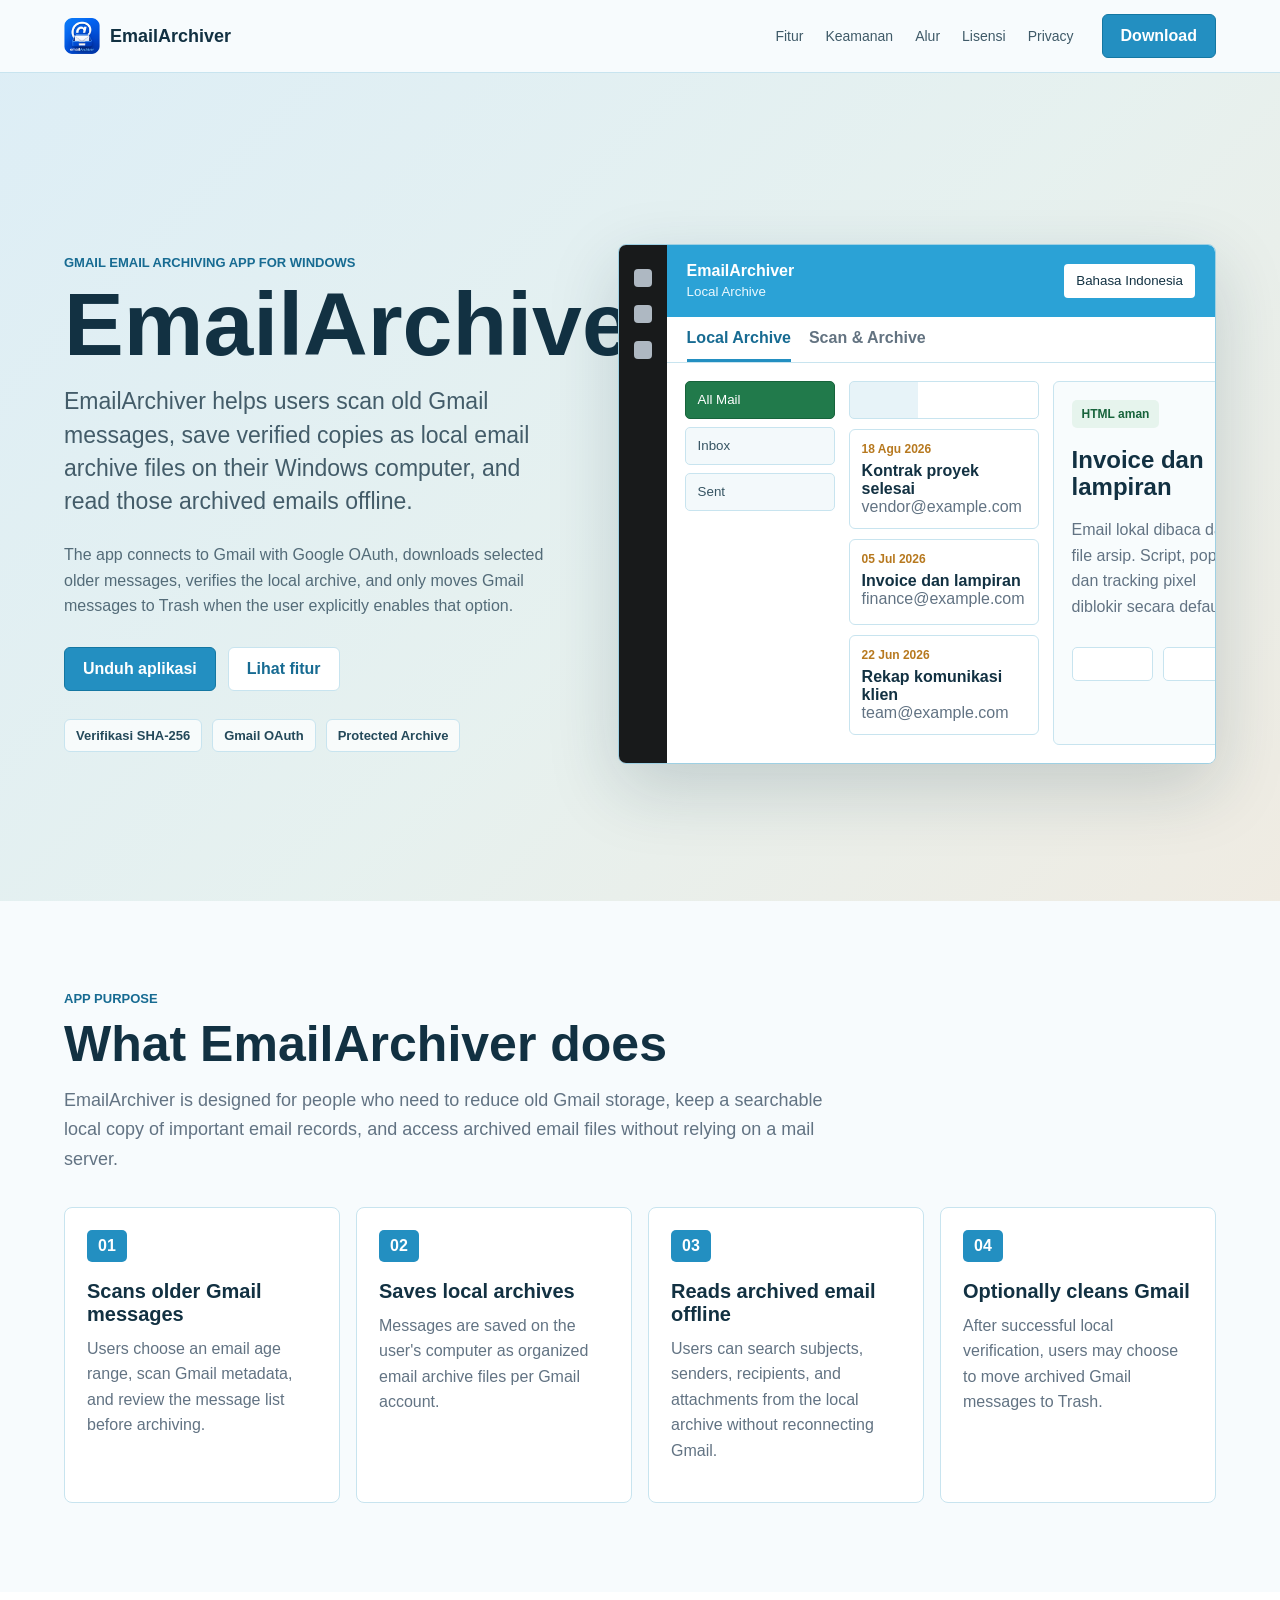
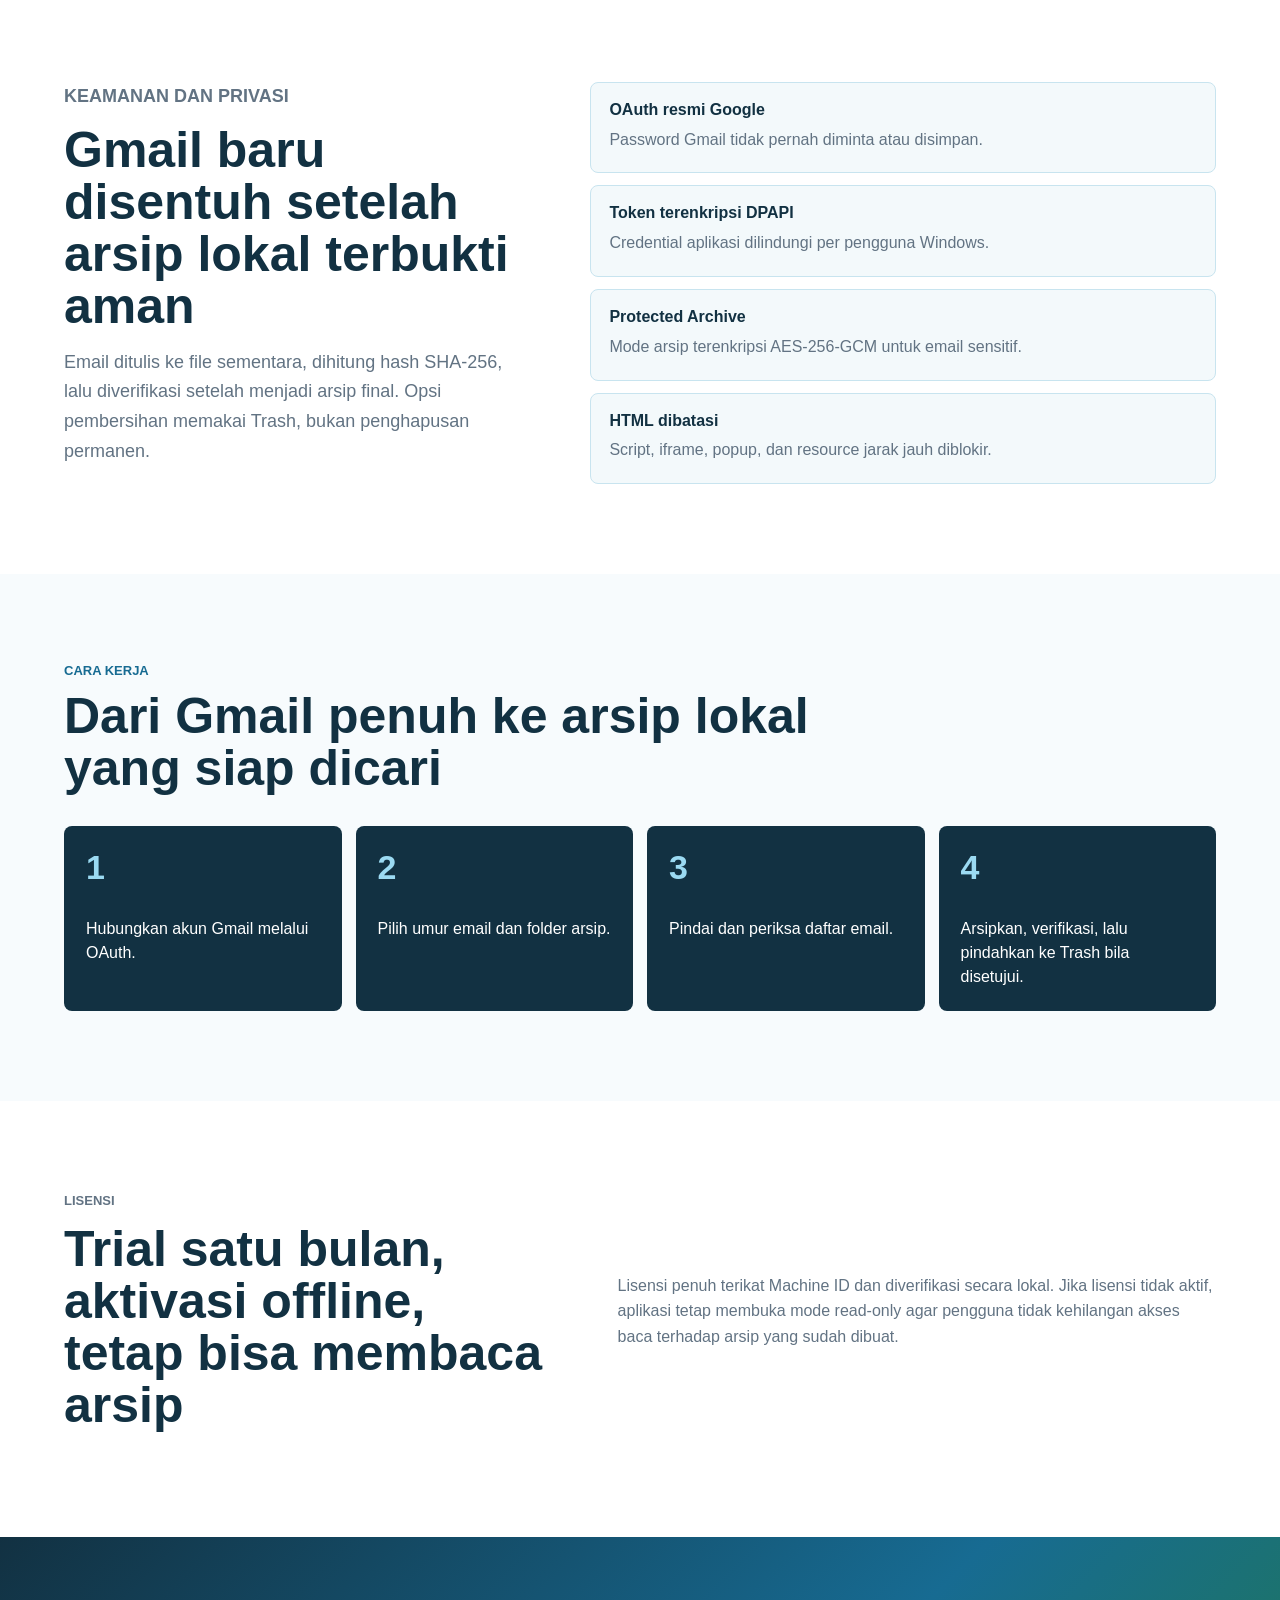
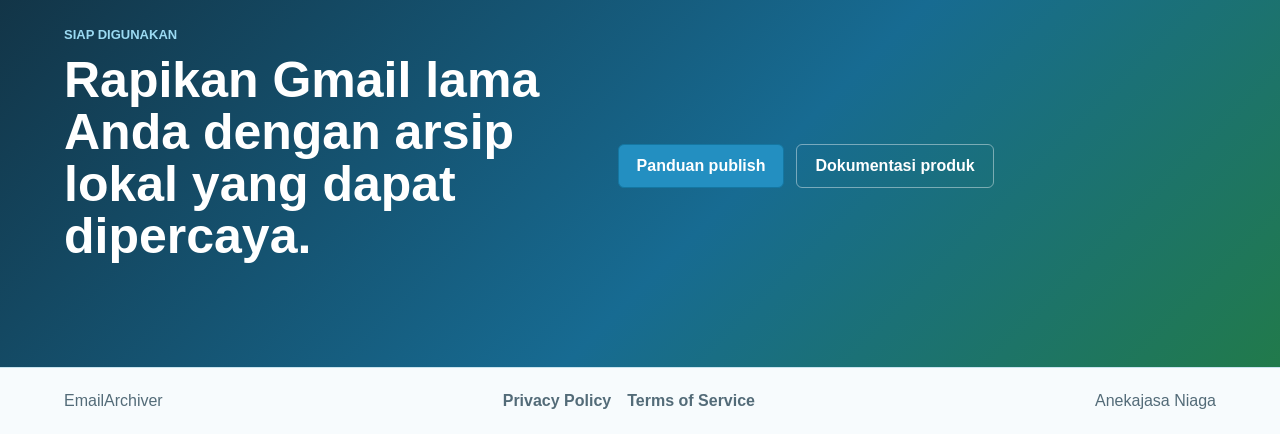
==== public/index.html @ 08f9ff79 "issue solving" ====
<!doctype html>
<html lang="id">
<head>
  <meta charset="utf-8">
  <meta name="viewport" content="width=device-width, initial-scale=1">
  <title>EmailArchiver - Gmail Email Archiving App for Windows</title>
  <meta name="description" content="EmailArchiver is a Windows desktop app that helps users scan old Gmail messages, save verified local email archives, and read archived emails offline.">
  <link rel="stylesheet" href="styles.css">
</head>
<body>
  <header class="site-header">
    <a class="brand" href="#top" aria-label="EmailArchiver">
      <img src="logo.png" alt="" class="brand-logo">
      <span>EmailArchiver</span>
    </a>
    <nav class="nav-links" aria-label="Navigasi utama">
      <a href="#fitur">Fitur</a>
      <a href="#keamanan">Keamanan</a>
      <a href="#alur">Alur</a>
      <a href="#lisensi">Lisensi</a>
      <a href="privacy-policy.html">Privacy</a>
    </nav>
    <a class="header-action" href="#download">Download</a>
  </header>

  <main id="top">
    <section class="hero-section">
      <div class="hero-copy">
        <p class="eyebrow">Gmail email archiving app for Windows</p>
        <h1>EmailArchiver</h1>
        <p class="hero-lead">EmailArchiver helps users scan old Gmail messages, save verified copies as local email archive files on their Windows computer, and read those archived emails offline.</p>
        <p class="hero-purpose">The app connects to Gmail with Google OAuth, downloads selected older messages, verifies the local archive, and only moves Gmail messages to Trash when the user explicitly enables that option.</p>
        <div class="hero-actions">
          <a class="primary-button" href="#download">Unduh aplikasi</a>
          <a class="secondary-button" href="#fitur">Lihat fitur</a>
        </div>
        <div class="trust-row" aria-label="Keunggulan utama">
          <span>Verifikasi SHA-256</span>
          <span>Gmail OAuth</span>
          <span>Protected Archive</span>
        </div>
      </div>

      <div class="app-preview" aria-label="Pratinjau aplikasi EmailArchiver">
        <div class="preview-sidebar">
          <span></span>
          <span></span>
          <span></span>
        </div>
        <div class="preview-window">
          <div class="preview-topbar">
            <div>
              <strong>EmailArchiver</strong>
              <small>Local Archive</small>
            </div>
            <button type="button">Bahasa Indonesia</button>
          </div>
          <div class="preview-tabs">
            <span class="active">Local Archive</span>
            <span>Scan &amp; Archive</span>
          </div>
          <div class="preview-content">
            <aside>
              <button class="selected" type="button">All Mail</button>
              <button type="button">Inbox</button>
              <button type="button">Sent</button>
            </aside>
            <div class="mail-list">
              <div class="search-line"></div>
              <article>
                <span class="date">18 Agu 2026</span>
                <strong>Kontrak proyek selesai</strong>
                <p>vendor@example.com</p>
              </article>
              <article>
                <span class="date">05 Jul 2026</span>
                <strong>Invoice dan lampiran</strong>
                <p>finance@example.com</p>
              </article>
              <article>
                <span class="date">22 Jun 2026</span>
                <strong>Rekap komunikasi klien</strong>
                <p>team@example.com</p>
              </article>
            </div>
            <section class="reader-pane">
              <span class="reader-chip">HTML aman</span>
              <h2>Invoice dan lampiran</h2>
              <p>Email lokal dibaca dari file arsip. Script, popup, dan tracking pixel diblokir secara default.</p>
              <div class="attachment-row">
                <span></span>
                <span></span>
              </div>
            </section>
          </div>
        </div>
      </div>
    </section>

    <section id="fitur" class="section feature-section">
      <div class="section-heading">
        <p class="eyebrow">App purpose</p>
        <h2>What EmailArchiver does</h2>
        <p class="section-intro">EmailArchiver is designed for people who need to reduce old Gmail storage, keep a searchable local copy of important email records, and access archived email files without relying on a mail server.</p>
      </div>
      <div class="feature-grid">
        <article>
          <span class="icon">01</span>
          <h3>Scans older Gmail messages</h3>
          <p>Users choose an email age range, scan Gmail metadata, and review the message list before archiving.</p>
        </article>
        <article>
          <span class="icon">02</span>
          <h3>Saves local archives</h3>
          <p>Messages are saved on the user's computer as organized email archive files per Gmail account.</p>
        </article>
        <article>
          <span class="icon">03</span>
          <h3>Reads archived email offline</h3>
          <p>Users can search subjects, senders, recipients, and attachments from the local archive without reconnecting Gmail.</p>
        </article>
        <article>
          <span class="icon">04</span>
          <h3>Optionally cleans Gmail</h3>
          <p>After successful local verification, users may choose to move archived Gmail messages to Trash.</p>
        </article>
      </div>
    </section>

    <section id="keamanan" class="section security-section">
      <div class="security-copy">
        <p class="eyebrow">Keamanan dan privasi</p>
        <h2>Gmail baru disentuh setelah arsip lokal terbukti aman</h2>
        <p>Email ditulis ke file sementara, dihitung hash SHA-256, lalu diverifikasi setelah menjadi arsip final. Opsi pembersihan memakai Trash, bukan penghapusan permanen.</p>
      </div>
      <div class="security-list">
        <div><strong>OAuth resmi Google</strong><span>Password Gmail tidak pernah diminta atau disimpan.</span></div>
        <div><strong>Token terenkripsi DPAPI</strong><span>Credential aplikasi dilindungi per pengguna Windows.</span></div>
        <div><strong>Protected Archive</strong><span>Mode arsip terenkripsi AES-256-GCM untuk email sensitif.</span></div>
        <div><strong>HTML dibatasi</strong><span>Script, iframe, popup, dan resource jarak jauh diblokir.</span></div>
      </div>
    </section>

    <section id="alur" class="section workflow-section">
      <div class="section-heading">
        <p class="eyebrow">Cara kerja</p>
        <h2>Dari Gmail penuh ke arsip lokal yang siap dicari</h2>
      </div>
      <div class="workflow">
        <div><span>1</span><p>Hubungkan akun Gmail melalui OAuth.</p></div>
        <div><span>2</span><p>Pilih umur email dan folder arsip.</p></div>
        <div><span>3</span><p>Pindai dan periksa daftar email.</p></div>
        <div><span>4</span><p>Arsipkan, verifikasi, lalu pindahkan ke Trash bila disetujui.</p></div>
      </div>
    </section>

    <section id="lisensi" class="section license-section">
      <div>
        <p class="eyebrow">Lisensi</p>
        <h2>Trial satu bulan, aktivasi offline, tetap bisa membaca arsip</h2>
      </div>
      <p>Lisensi penuh terikat Machine ID dan diverifikasi secara lokal. Jika lisensi tidak aktif, aplikasi tetap membuka mode read-only agar pengguna tidak kehilangan akses baca terhadap arsip yang sudah dibuat.</p>
    </section>

    <section id="download" class="download-section">
      <div>
        <p class="eyebrow">Siap digunakan</p>
        <h2>Rapikan Gmail lama Anda dengan arsip lokal yang dapat dipercaya.</h2>
      </div>
      <div class="download-actions">
        <a class="primary-button" href="../docs/CARA_PUBLISH.md">Panduan publish</a>
        <a class="secondary-button" href="../README.md">Dokumentasi produk</a>
      </div>
    </section>
  </main>

  <footer class="site-footer">
    <span>EmailArchiver</span>
    <nav aria-label="Dokumen legal">
      <a href="privacy-policy.html">Privacy Policy</a>
      <a href="terms-of-service.html">Terms of Service</a>
    </nav>
    <span>Anekajasa Niaga</span>
  </footer>
</body>
</html>
---- public/styles.css ----
:root {
  --ink: #123142;
  --muted: #627383;
  --line: #c8e4ef;
  --surface: #ffffff;
  --soft: #f3f9fb;
  --blue: #238fc1;
  --blue-dark: #176b92;
  --green: #217a4b;
  --gold: #b7791f;
  --charcoal: #181a1b;
}

* {
  box-sizing: border-box;
}

html {
  scroll-behavior: smooth;
}

body {
  margin: 0;
  font-family: "Segoe UI Variable Text", "Segoe UI", Arial, sans-serif;
  color: var(--ink);
  background: #f7fbfd;
}

a {
  color: inherit;
  text-decoration: none;
}

.site-header {
  position: sticky;
  top: 0;
  z-index: 10;
  display: flex;
  align-items: center;
  gap: 28px;
  min-height: 72px;
  padding: 14px clamp(20px, 5vw, 72px);
  background: rgba(247, 251, 253, 0.92);
  border-bottom: 1px solid var(--line);
  backdrop-filter: blur(16px);
}

.brand {
  display: inline-flex;
  align-items: center;
  gap: 10px;
  font-size: 18px;
  font-weight: 700;
  margin-right: auto;
}

.brand-logo {
  width: 36px;
  height: 36px;
  object-fit: contain;
}

.nav-links {
  display: flex;
  align-items: center;
  gap: 22px;
  color: #3f5a68;
  font-size: 14px;
}

.header-action,
.primary-button,
.secondary-button {
  display: inline-flex;
  align-items: center;
  justify-content: center;
  min-height: 44px;
  padding: 0 18px;
  border: 1px solid transparent;
  border-radius: 6px;
  font-weight: 700;
  white-space: nowrap;
}

.header-action,
.primary-button {
  color: #ffffff;
  background: var(--blue);
  border-color: #1477a2;
}

.secondary-button {
  color: var(--blue-dark);
  background: #ffffff;
  border-color: var(--line);
}

.hero-section {
  display: grid;
  grid-template-columns: minmax(0, 0.9fr) minmax(520px, 1.1fr);
  gap: clamp(32px, 5vw, 76px);
  align-items: center;
  min-height: calc(100vh - 72px);
  padding: clamp(44px, 7vw, 92px) clamp(20px, 5vw, 72px) 56px;
  background:
    linear-gradient(135deg, rgba(35, 143, 193, 0.12), rgba(33, 122, 75, 0.08) 54%, rgba(183, 121, 31, 0.12)),
    #f7fbfd;
}

.eyebrow {
  margin: 0 0 12px;
  color: var(--blue-dark);
  font-size: 13px;
  font-weight: 800;
  letter-spacing: 0;
  text-transform: uppercase;
}

h1,
h2,
h3,
p {
  margin-top: 0;
}

h1 {
  margin-bottom: 18px;
  font-size: clamp(52px, 7vw, 92px);
  line-height: 0.95;
  letter-spacing: 0;
}

h2 {
  margin-bottom: 16px;
  font-size: clamp(30px, 4vw, 50px);
  line-height: 1.04;
  letter-spacing: 0;
}

h3 {
  margin-bottom: 10px;
  font-size: 20px;
}

.hero-lead {
  max-width: 600px;
  color: #435c69;
  font-size: clamp(18px, 2vw, 23px);
  line-height: 1.45;
}

.hero-purpose {
  max-width: 620px;
  margin-top: 14px;
  color: #536b78;
  font-size: 16px;
  line-height: 1.62;
}

.hero-actions,
.download-actions {
  display: flex;
  flex-wrap: wrap;
  gap: 12px;
  margin-top: 28px;
}

.trust-row {
  display: flex;
  flex-wrap: wrap;
  gap: 10px;
  margin-top: 28px;
}

.trust-row span {
  padding: 8px 11px;
  color: #24495a;
  background: rgba(255, 255, 255, 0.72);
  border: 1px solid var(--line);
  border-radius: 6px;
  font-size: 13px;
  font-weight: 700;
}

.app-preview {
  display: grid;
  grid-template-columns: 48px minmax(0, 1fr);
  min-height: 520px;
  overflow: hidden;
  background: var(--surface);
  border: 1px solid #9ed0e3;
  border-radius: 8px;
  box-shadow: 0 24px 70px rgba(18, 49, 66, 0.18);
}

.preview-sidebar {
  display: flex;
  flex-direction: column;
  gap: 18px;
  align-items: center;
  padding-top: 24px;
  background: var(--charcoal);
}

.preview-sidebar span {
  width: 18px;
  height: 18px;
  border-radius: 4px;
  background: #aeb8c2;
}

.preview-window {
  min-width: 0;
  background: #ffffff;
}

.preview-topbar {
  display: flex;
  align-items: center;
  justify-content: space-between;
  gap: 12px;
  min-height: 72px;
  padding: 16px 20px;
  color: #ffffff;
  background: #2ba2d6;
}

.preview-topbar strong,
.preview-topbar small {
  display: block;
}

.preview-topbar small {
  margin-top: 4px;
  color: #eaf8fe;
}

.preview-topbar button {
  min-height: 34px;
  padding: 0 12px;
  color: var(--ink);
  background: #ffffff;
  border: 0;
  border-radius: 4px;
}

.preview-tabs {
  display: flex;
  gap: 18px;
  padding: 12px 20px 0;
  border-bottom: 1px solid var(--line);
}

.preview-tabs span {
  padding-bottom: 12px;
  color: #637381;
  font-weight: 700;
}

.preview-tabs .active {
  color: var(--blue-dark);
  border-bottom: 3px solid var(--blue);
}

.preview-content {
  display: grid;
  grid-template-columns: 150px minmax(190px, 0.95fr) minmax(210px, 1.05fr);
  gap: 14px;
  padding: 18px;
}

.preview-content aside {
  display: flex;
  flex-direction: column;
  gap: 8px;
}

.preview-content aside button {
  min-height: 38px;
  padding: 0 12px;
  text-align: left;
  color: #365462;
  background: #f3f9fb;
  border: 1px solid var(--line);
  border-radius: 5px;
}

.preview-content aside .selected {
  color: #ffffff;
  background: var(--green);
  border-color: #17633b;
}

.search-line {
  height: 38px;
  margin-bottom: 10px;
  border: 1px solid var(--line);
  border-radius: 5px;
  background: linear-gradient(90deg, #e7f3f8 36%, #ffffff 36%);
}

.mail-list article {
  min-height: 86px;
  padding: 12px;
  border: 1px solid var(--line);
  border-radius: 6px;
  margin-bottom: 10px;
  background: #ffffff;
}

.mail-list strong,
.mail-list p,
.date {
  display: block;
}

.mail-list p {
  margin-bottom: 0;
  color: var(--muted);
}

.date {
  margin-bottom: 6px;
  color: var(--gold);
  font-size: 12px;
  font-weight: 700;
}

.reader-pane {
  min-height: 330px;
  padding: 18px;
  background: #f8fcfd;
  border: 1px solid var(--line);
  border-radius: 6px;
}

.reader-chip {
  display: inline-flex;
  margin-bottom: 18px;
  padding: 7px 10px;
  color: #17633b;
  background: #e6f4ed;
  border-radius: 5px;
  font-size: 12px;
  font-weight: 800;
}

.reader-pane h2 {
  font-size: 24px;
  line-height: 1.15;
}

.reader-pane p {
  color: var(--muted);
  line-height: 1.6;
}

.attachment-row {
  display: flex;
  gap: 10px;
  margin-top: 28px;
}

.attachment-row span {
  width: 86px;
  height: 34px;
  background: #ffffff;
  border: 1px solid var(--line);
  border-radius: 5px;
}

.section,
.download-section,
.site-footer {
  padding: clamp(48px, 7vw, 92px) clamp(20px, 5vw, 72px);
}

.section-heading {
  max-width: 780px;
  margin-bottom: 32px;
}

.section-intro {
  color: var(--muted);
  font-size: 18px;
  line-height: 1.65;
}

.feature-grid {
  display: grid;
  grid-template-columns: repeat(4, minmax(0, 1fr));
  gap: 16px;
}

.feature-grid article {
  padding: 22px;
  background: #ffffff;
  border: 1px solid var(--line);
  border-radius: 8px;
}

.feature-grid p,
.license-section p {
  color: var(--muted);
  line-height: 1.6;
}

.icon {
  display: inline-flex;
  align-items: center;
  justify-content: center;
  width: 40px;
  height: 32px;
  margin-bottom: 18px;
  color: #ffffff;
  background: var(--blue);
  border-radius: 5px;
  font-weight: 800;
}

.security-section {
  display: grid;
  grid-template-columns: minmax(0, 0.85fr) minmax(320px, 1.15fr);
  gap: clamp(28px, 5vw, 72px);
  background: #ffffff;
}

.security-copy p {
  color: var(--muted);
  font-size: 18px;
  line-height: 1.65;
}

.security-list {
  display: grid;
  gap: 12px;
}

.security-list div {
  display: grid;
  gap: 6px;
  padding: 18px;
  background: var(--soft);
  border: 1px solid var(--line);
  border-radius: 8px;
}

.security-list span {
  color: var(--muted);
}

.workflow-section {
  background: #f7fbfd;
}

.workflow {
  display: grid;
  grid-template-columns: repeat(4, minmax(0, 1fr));
  gap: 14px;
}

.workflow div {
  min-height: 160px;
  padding: 22px;
  background: #123142;
  color: #ffffff;
  border-radius: 8px;
}

.workflow span {
  display: block;
  margin-bottom: 30px;
  color: #9bdaf2;
  font-size: 34px;
  font-weight: 800;
}

.workflow p {
  margin-bottom: 0;
  line-height: 1.5;
}

.license-section,
.download-section {
  display: grid;
  grid-template-columns: minmax(0, 0.9fr) minmax(300px, 1.1fr);
  gap: clamp(24px, 5vw, 72px);
  align-items: center;
  background: #ffffff;
}

.download-section {
  background: linear-gradient(135deg, #123142, #176b92 58%, #217a4b);
  color: #ffffff;
}

.download-section .eyebrow {
  color: #9bdaf2;
}

.download-section h2 {
  max-width: 760px;
}

.download-section .secondary-button {
  color: #ffffff;
  background: transparent;
  border-color: rgba(255, 255, 255, 0.42);
}

.site-footer {
  display: flex;
  justify-content: space-between;
  align-items: center;
  gap: 16px;
  padding-top: 24px;
  padding-bottom: 24px;
  color: #536b78;
  border-top: 1px solid var(--line);
}

.site-footer nav {
  display: flex;
  flex-wrap: wrap;
  justify-content: center;
  gap: 16px;
  font-weight: 700;
}

.legal-hero {
  padding: clamp(56px, 8vw, 104px) clamp(20px, 5vw, 72px) clamp(34px, 5vw, 64px);
  background:
    linear-gradient(135deg, rgba(35, 143, 193, 0.14), rgba(33, 122, 75, 0.08)),
    #f7fbfd;
  border-bottom: 1px solid var(--line);
}

.legal-hero h1 {
  max-width: 900px;
  margin-bottom: 14px;
  font-size: clamp(44px, 7vw, 78px);
}

.legal-hero p:last-child {
  margin-bottom: 0;
  color: var(--muted);
  font-weight: 700;
}

.legal-content {
  max-width: 920px;
  margin: 0 auto;
  padding: clamp(36px, 6vw, 72px) 20px;
}

.legal-content section {
  padding: 26px 0;
  border-bottom: 1px solid var(--line);
}

.legal-content section:first-child {
  padding-top: 0;
}

.legal-content section:last-child {
  border-bottom: 0;
}

.legal-content h2 {
  margin-bottom: 12px;
  font-size: clamp(24px, 3vw, 34px);
}

.legal-content p {
  color: #4d6470;
  line-height: 1.72;
}

.legal-content p:last-child {
  margin-bottom: 0;
}

.legal-content code {
  padding: 2px 5px;
  color: #17465b;
  background: #effaff;
  border: 1px solid var(--line);
  border-radius: 4px;
  font-family: Consolas, "Courier New", monospace;
  font-size: 0.92em;
}

@media (max-width: 980px) {
  .nav-links {
    display: none;
  }

  .hero-section,
  .security-section,
  .license-section,
  .download-section {
    grid-template-columns: 1fr;
  }

  .app-preview {
    min-height: auto;
  }

  .preview-content {
    grid-template-columns: 1fr;
  }

  .preview-content aside {
    flex-direction: row;
    overflow-x: auto;
  }

  .preview-content aside button {
    min-width: 110px;
  }

  .feature-grid,
  .workflow {
    grid-template-columns: repeat(2, minmax(0, 1fr));
  }
}

@media (max-width: 640px) {
  .site-header {
    gap: 12px;
  }

  .brand span {
    display: none;
  }

  .header-action {
    min-height: 38px;
    padding: 0 12px;
  }

  .hero-section {
    padding-top: 34px;
  }

  .app-preview {
    grid-template-columns: 34px minmax(0, 1fr);
    border-radius: 6px;
  }

  .preview-sidebar {
    gap: 14px;
  }

  .preview-sidebar span {
    width: 14px;
    height: 14px;
  }

  .preview-topbar {
    align-items: flex-start;
    flex-direction: column;
  }

  .preview-tabs {
    gap: 12px;
    overflow-x: auto;
  }

  .feature-grid,
  .workflow {
    grid-template-columns: 1fr;
  }

  .site-footer {
    flex-direction: column;
  }
}
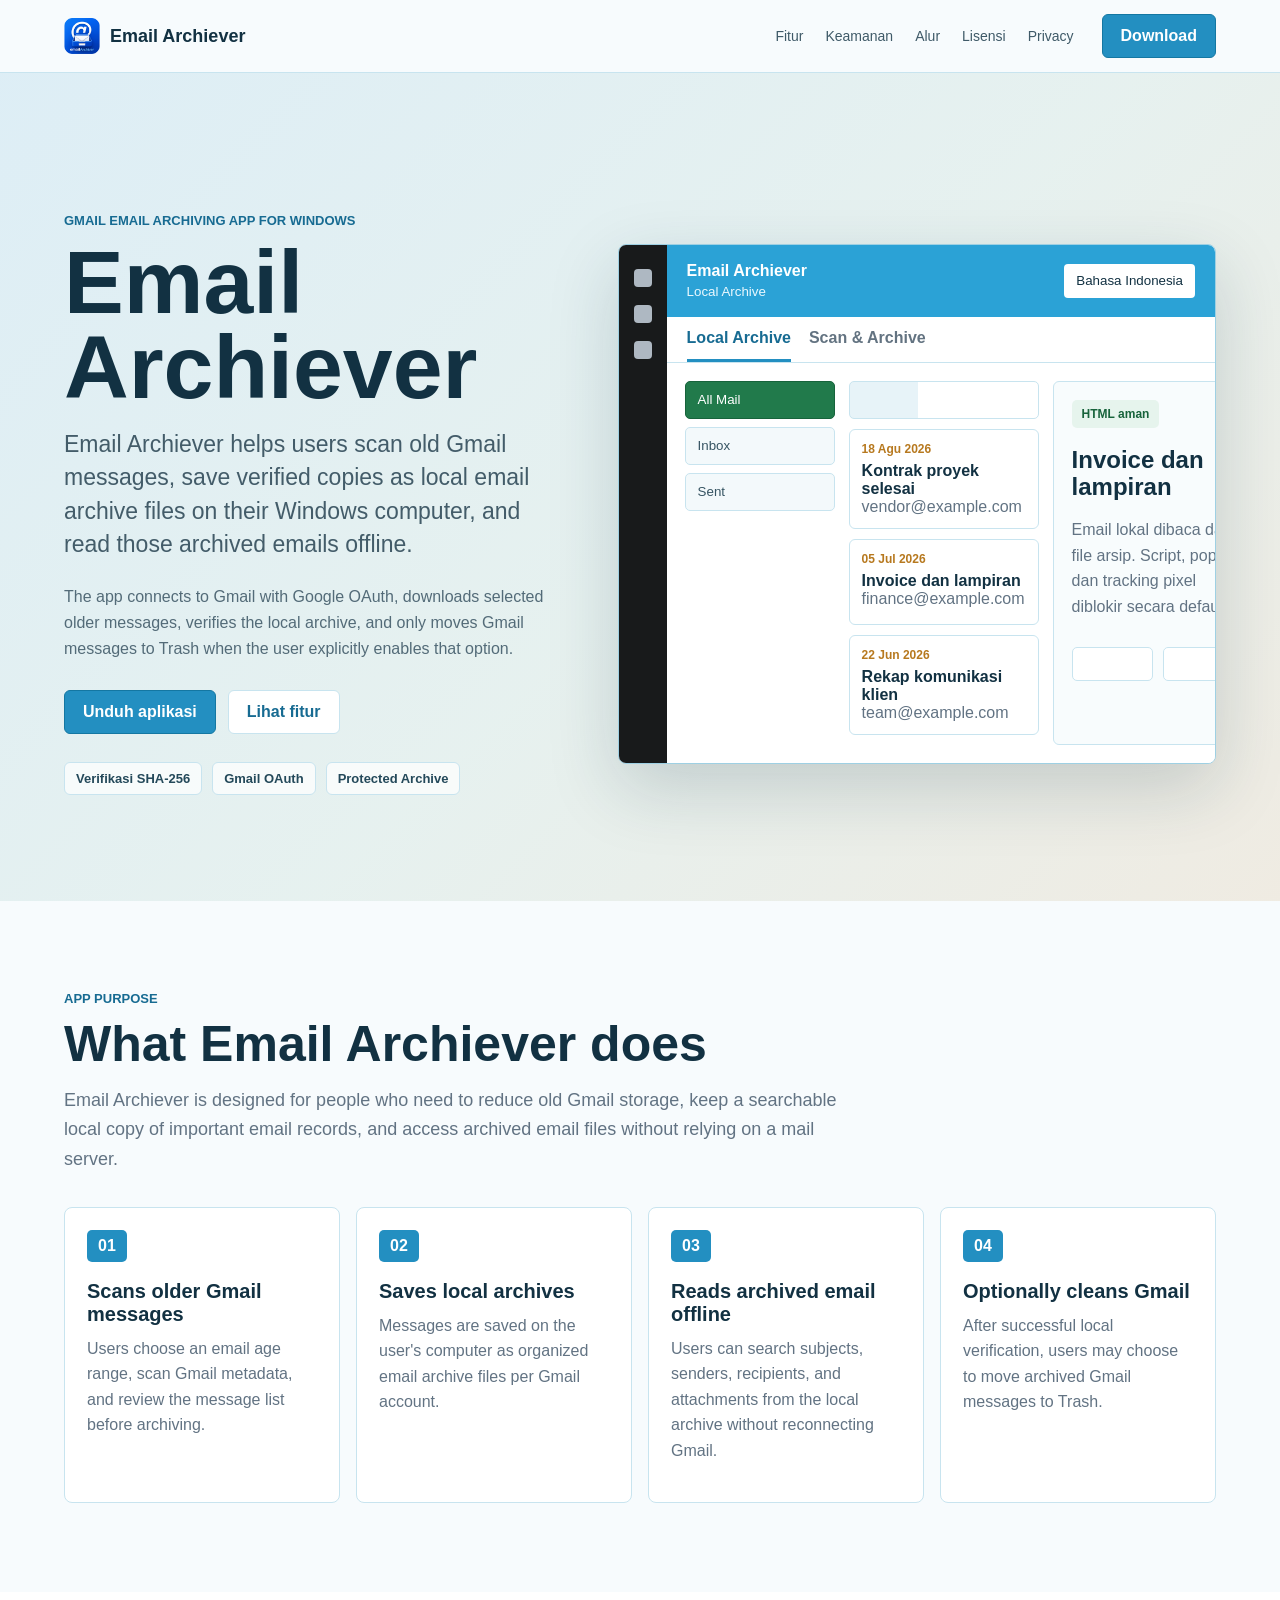
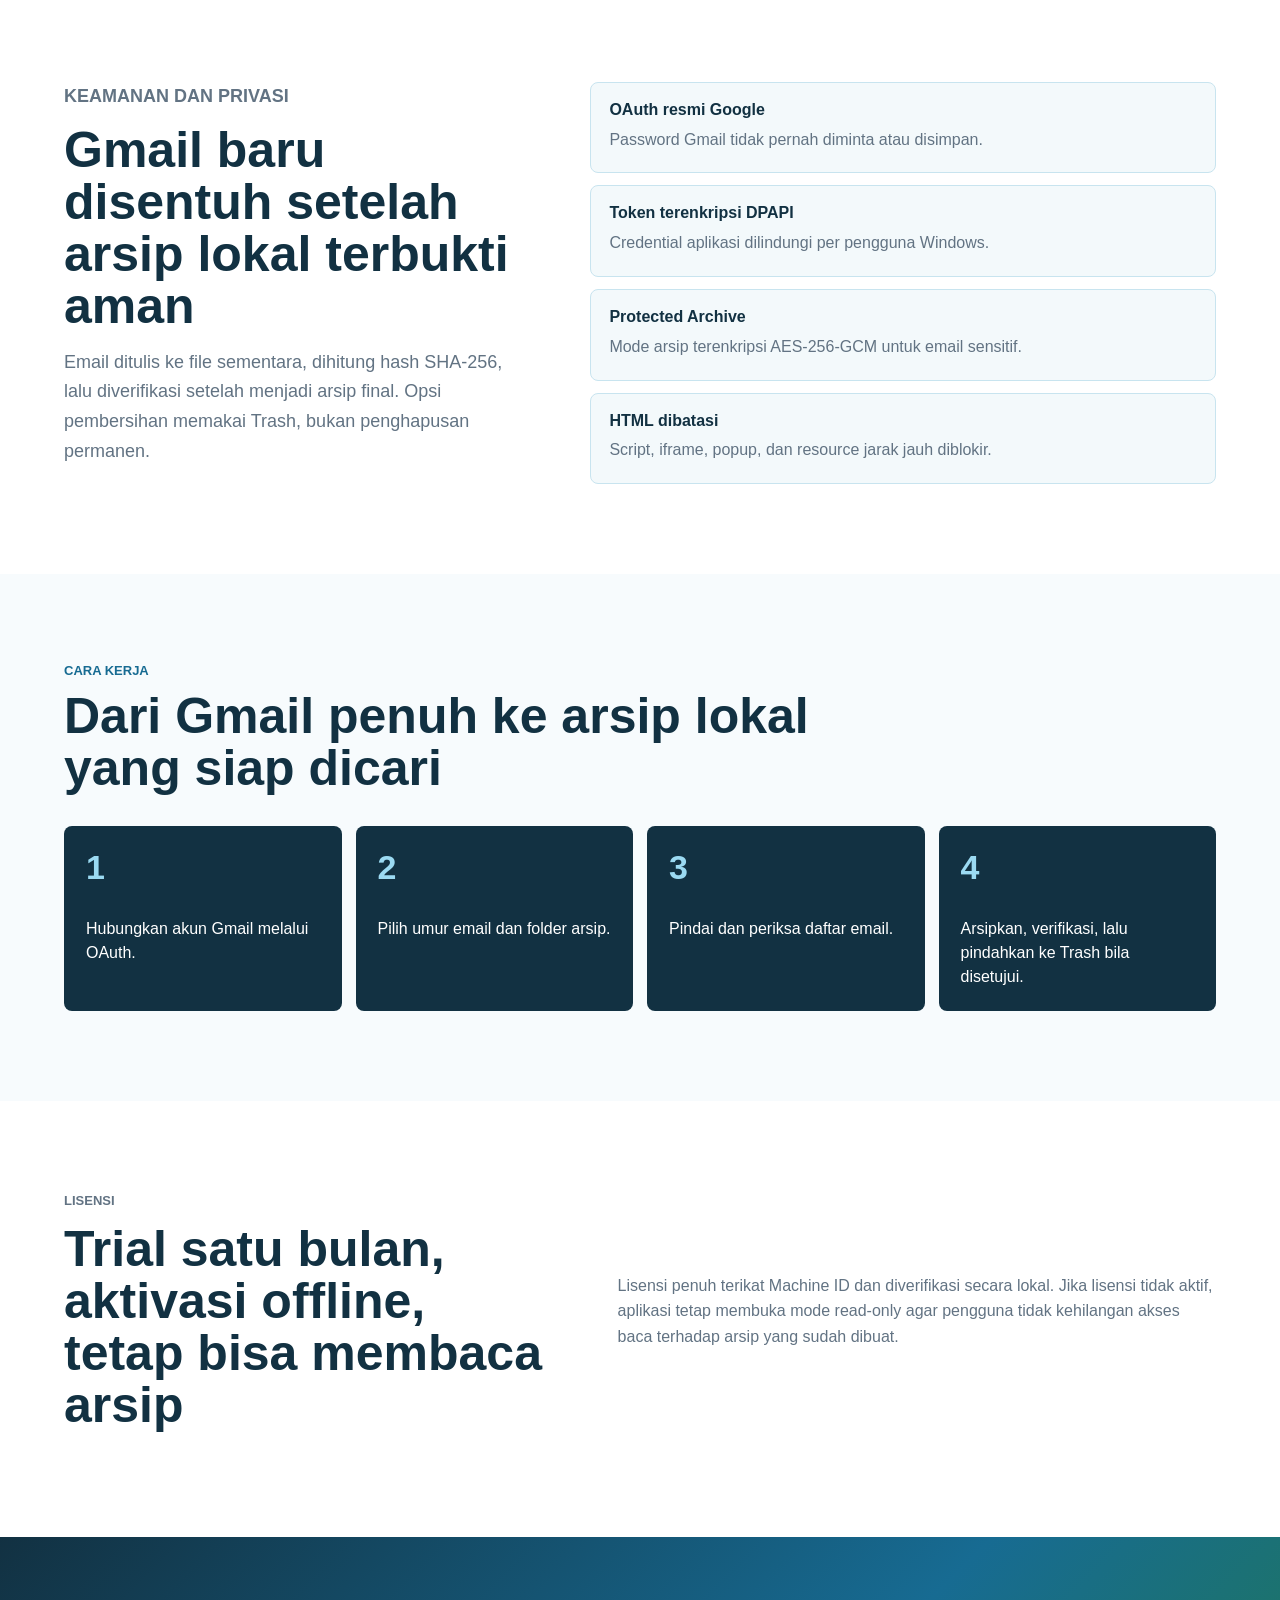
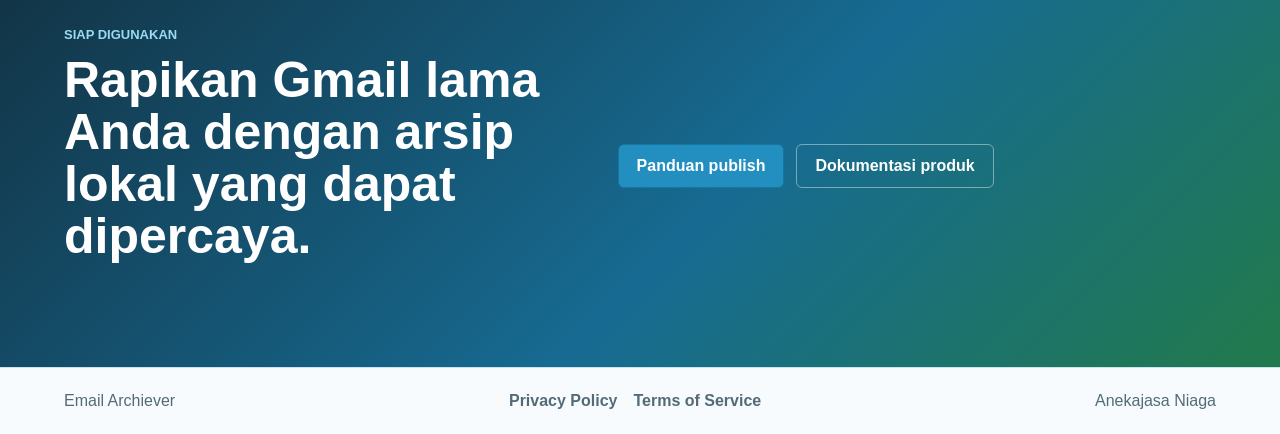
==== commit 6c9d4382: "fix solve issue" ====
--- a/public/index.html
+++ b/public/index.html
@@ -1,17 +1,19 @@
 <!doctype html>
 <html lang="id">
+
 <head>
   <meta charset="utf-8">
   <meta name="viewport" content="width=device-width, initial-scale=1">
-  <title>EmailArchiver - Gmail Email Archiving App for Windows</title>
-  <meta name="description" content="EmailArchiver is a Windows desktop app that helps users scan old Gmail messages, save verified local email archives, and read archived emails offline.">
+  <title>Email Archiever - Gmail Email Archiving App for Windows</title>
+  <meta name="description" content="Email Archiever is a Windows desktop app that helps users scan old Gmail messages, save verified local email archives, and read archived emails offline.">
   <link rel="stylesheet" href="styles.css">
 </head>
+
 <body>
   <header class="site-header">
-    <a class="brand" href="#top" aria-label="EmailArchiver">
+    <a class="brand" href="#top" aria-label="Email Archiever">
       <img src="logo.png" alt="" class="brand-logo">
-      <span>EmailArchiver</span>
+      <span>Email Archiever</span>
     </a>
     <nav class="nav-links" aria-label="Navigasi utama">
       <a href="#fitur">Fitur</a>
@@ -27,8 +29,8 @@
     <section class="hero-section">
       <div class="hero-copy">
         <p class="eyebrow">Gmail email archiving app for Windows</p>
-        <h1>EmailArchiver</h1>
-        <p class="hero-lead">EmailArchiver helps users scan old Gmail messages, save verified copies as local email archive files on their Windows computer, and read those archived emails offline.</p>
+        <h1>Email Archiever</h1>
+        <p class="hero-lead">Email Archiever helps users scan old Gmail messages, save verified copies as local email archive files on their Windows computer, and read those archived emails offline.</p>
         <p class="hero-purpose">The app connects to Gmail with Google OAuth, downloads selected older messages, verifies the local archive, and only moves Gmail messages to Trash when the user explicitly enables that option.</p>
         <div class="hero-actions">
           <a class="primary-button" href="#download">Unduh aplikasi</a>
@@ -41,7 +43,7 @@
         </div>
       </div>
 
-      <div class="app-preview" aria-label="Pratinjau aplikasi EmailArchiver">
+      <div class="app-preview" aria-label="Pratinjau aplikasi Email Archiever">
         <div class="preview-sidebar">
           <span></span>
           <span></span>
@@ -50,7 +52,7 @@
         <div class="preview-window">
           <div class="preview-topbar">
             <div>
-              <strong>EmailArchiver</strong>
+            <strong>Email Archiever</strong>
               <small>Local Archive</small>
             </div>
             <button type="button">Bahasa Indonesia</button>
@@ -100,8 +102,8 @@
     <section id="fitur" class="section feature-section">
       <div class="section-heading">
         <p class="eyebrow">App purpose</p>
-        <h2>What EmailArchiver does</h2>
-        <p class="section-intro">EmailArchiver is designed for people who need to reduce old Gmail storage, keep a searchable local copy of important email records, and access archived email files without relying on a mail server.</p>
+        <h2>What Email Archiever does</h2>
+        <p class="section-intro">Email Archiever is designed for people who need to reduce old Gmail storage, keep a searchable local copy of important email records, and access archived email files without relying on a mail server.</p>
       </div>
       <div class="feature-grid">
         <article>
@@ -131,12 +133,15 @@
       <div class="security-copy">
         <p class="eyebrow">Keamanan dan privasi</p>
         <h2>Gmail baru disentuh setelah arsip lokal terbukti aman</h2>
-        <p>Email ditulis ke file sementara, dihitung hash SHA-256, lalu diverifikasi setelah menjadi arsip final. Opsi pembersihan memakai Trash, bukan penghapusan permanen.</p>
+        <p>Email ditulis ke file sementara, dihitung hash SHA-256, lalu diverifikasi setelah menjadi arsip final. Opsi
+          pembersihan memakai Trash, bukan penghapusan permanen.</p>
       </div>
       <div class="security-list">
         <div><strong>OAuth resmi Google</strong><span>Password Gmail tidak pernah diminta atau disimpan.</span></div>
-        <div><strong>Token terenkripsi DPAPI</strong><span>Credential aplikasi dilindungi per pengguna Windows.</span></div>
-        <div><strong>Protected Archive</strong><span>Mode arsip terenkripsi AES-256-GCM untuk email sensitif.</span></div>
+        <div><strong>Token terenkripsi DPAPI</strong><span>Credential aplikasi dilindungi per pengguna Windows.</span>
+        </div>
+        <div><strong>Protected Archive</strong><span>Mode arsip terenkripsi AES-256-GCM untuk email sensitif.</span>
+        </div>
         <div><strong>HTML dibatasi</strong><span>Script, iframe, popup, dan resource jarak jauh diblokir.</span></div>
       </div>
     </section>
@@ -147,10 +152,18 @@
         <h2>Dari Gmail penuh ke arsip lokal yang siap dicari</h2>
       </div>
       <div class="workflow">
-        <div><span>1</span><p>Hubungkan akun Gmail melalui OAuth.</p></div>
-        <div><span>2</span><p>Pilih umur email dan folder arsip.</p></div>
-        <div><span>3</span><p>Pindai dan periksa daftar email.</p></div>
-        <div><span>4</span><p>Arsipkan, verifikasi, lalu pindahkan ke Trash bila disetujui.</p></div>
+        <div><span>1</span>
+          <p>Hubungkan akun Gmail melalui OAuth.</p>
+        </div>
+        <div><span>2</span>
+          <p>Pilih umur email dan folder arsip.</p>
+        </div>
+        <div><span>3</span>
+          <p>Pindai dan periksa daftar email.</p>
+        </div>
+        <div><span>4</span>
+          <p>Arsipkan, verifikasi, lalu pindahkan ke Trash bila disetujui.</p>
+        </div>
       </div>
     </section>
 
@@ -159,7 +172,8 @@
         <p class="eyebrow">Lisensi</p>
         <h2>Trial satu bulan, aktivasi offline, tetap bisa membaca arsip</h2>
       </div>
-      <p>Lisensi penuh terikat Machine ID dan diverifikasi secara lokal. Jika lisensi tidak aktif, aplikasi tetap membuka mode read-only agar pengguna tidak kehilangan akses baca terhadap arsip yang sudah dibuat.</p>
+      <p>Lisensi penuh terikat Machine ID dan diverifikasi secara lokal. Jika lisensi tidak aktif, aplikasi tetap
+        membuka mode read-only agar pengguna tidak kehilangan akses baca terhadap arsip yang sudah dibuat.</p>
     </section>
 
     <section id="download" class="download-section">
@@ -175,7 +189,7 @@
   </main>
 
   <footer class="site-footer">
-    <span>EmailArchiver</span>
+    <span>Email Archiever</span>
     <nav aria-label="Dokumen legal">
       <a href="privacy-policy.html">Privacy Policy</a>
       <a href="terms-of-service.html">Terms of Service</a>
@@ -183,4 +197,5 @@
     <span>Anekajasa Niaga</span>
   </footer>
 </body>
+
 </html>
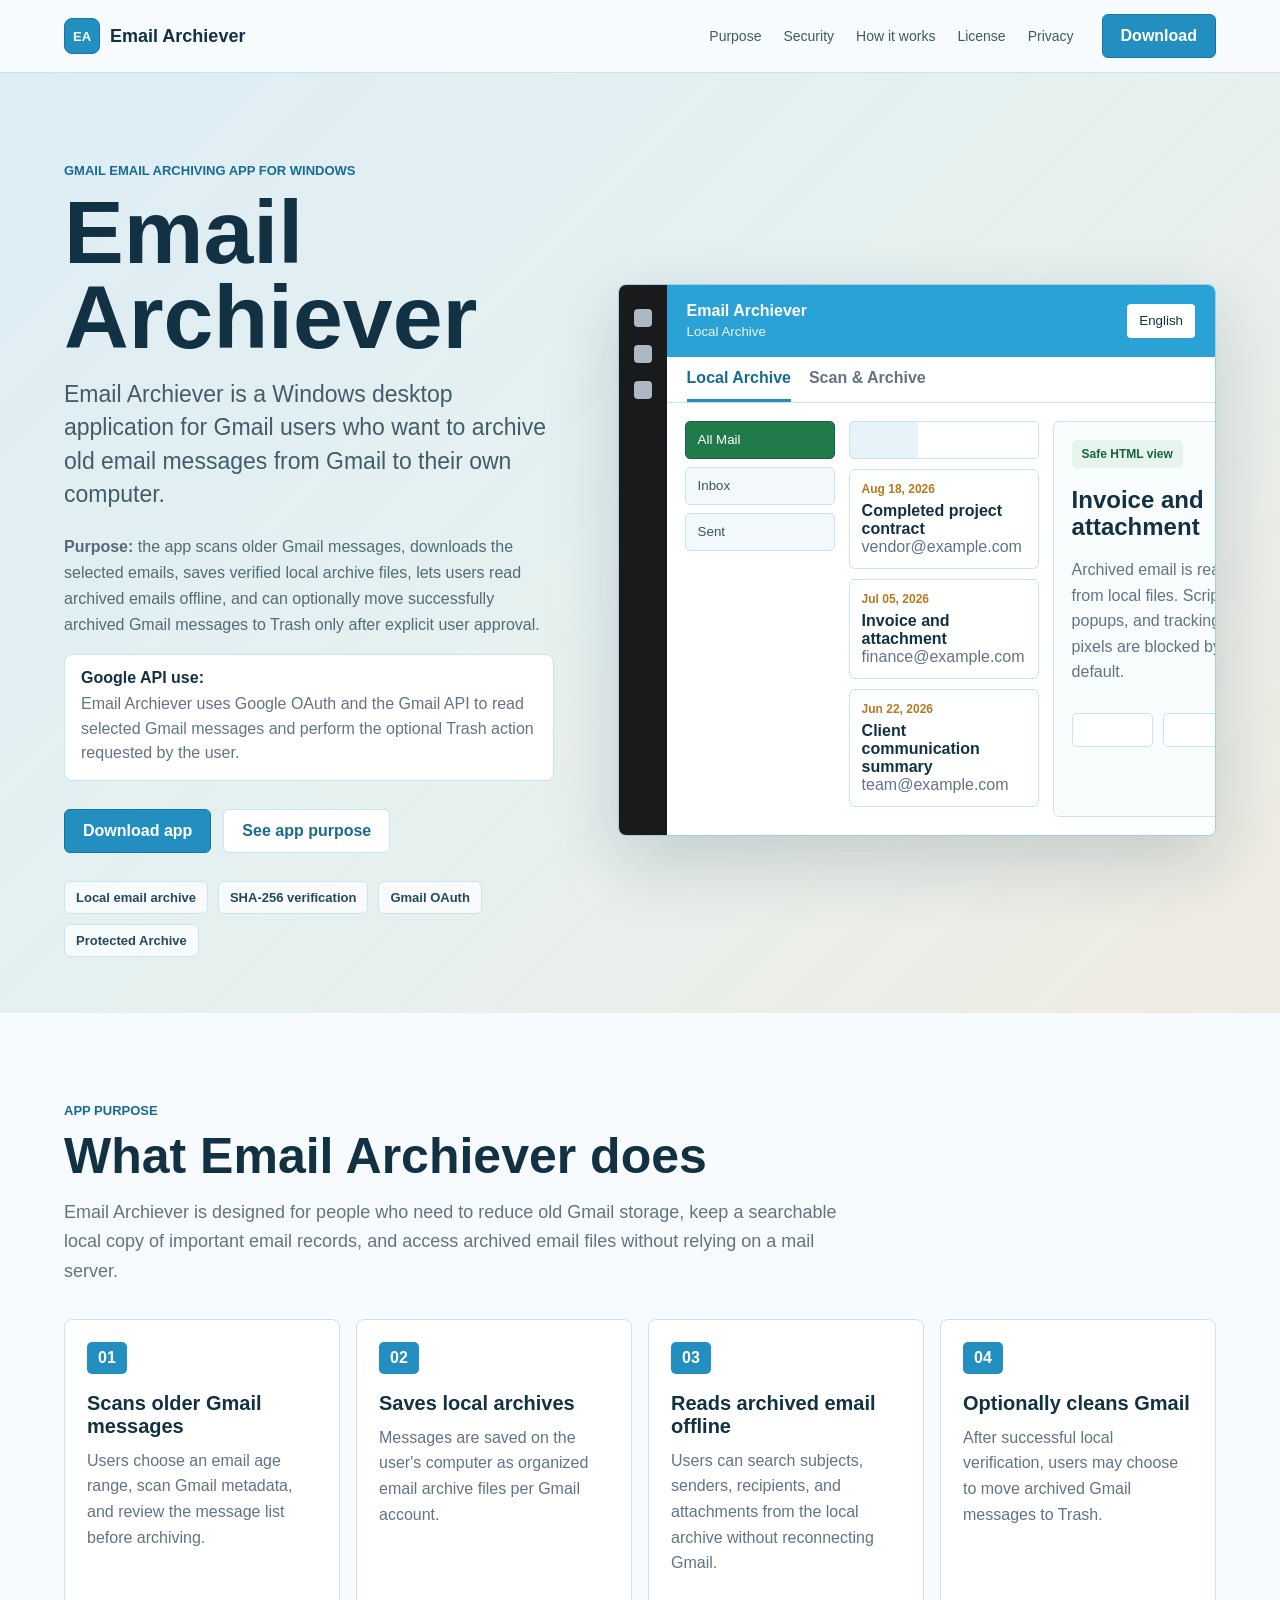
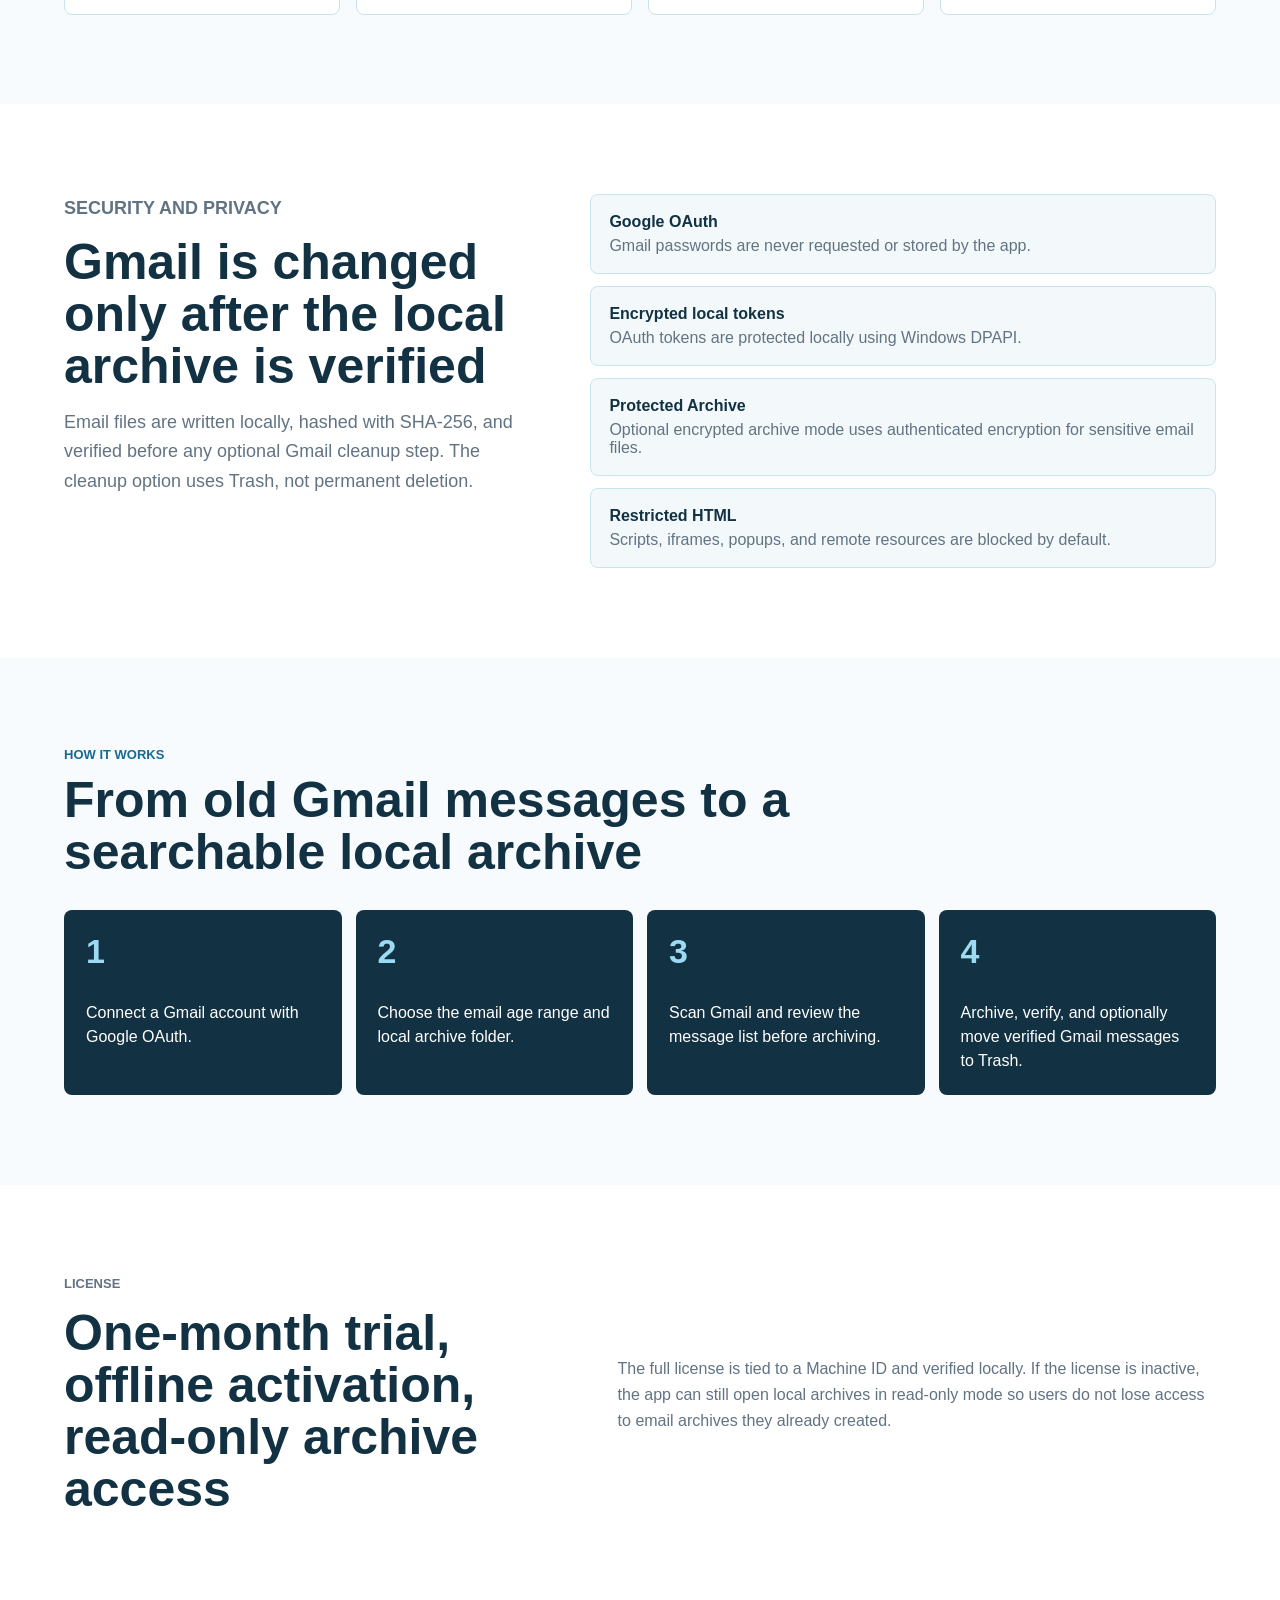
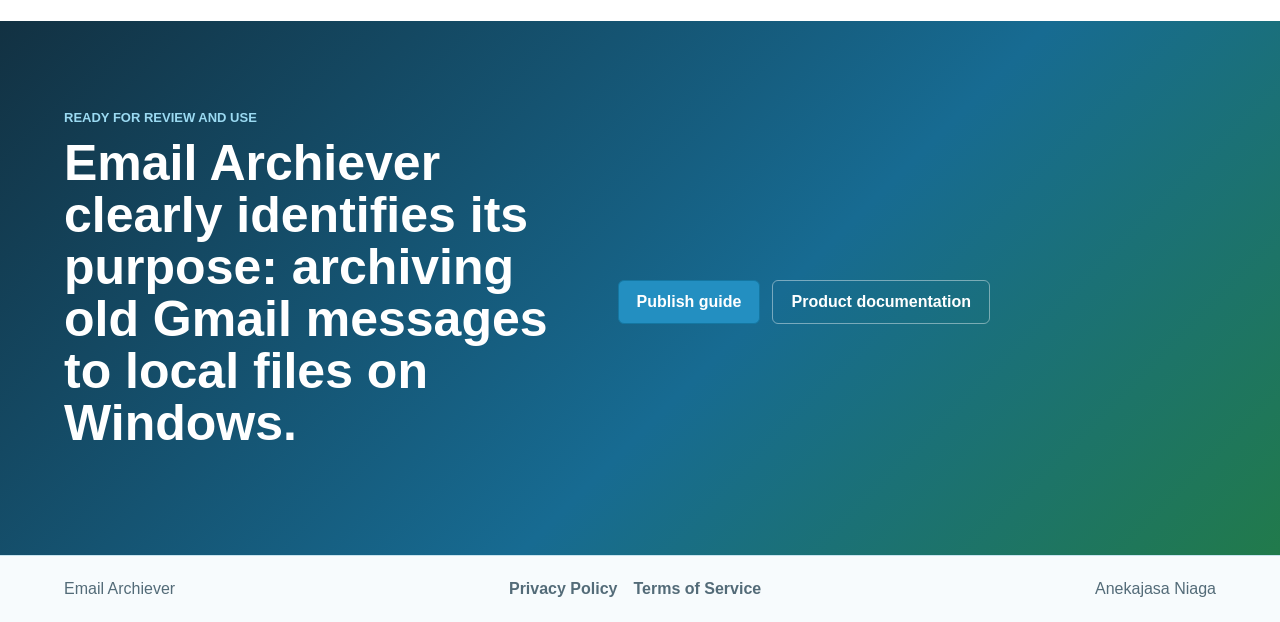
==== commit 8624382a: "fix solve issue" ====
--- a/public/index.html
+++ b/public/index.html
@@ -1,5 +1,5 @@
 <!doctype html>
-<html lang="id">
+<html lang="en">
 
 <head>
   <meta charset="utf-8">
@@ -12,14 +12,14 @@
 <body>
   <header class="site-header">
     <a class="brand" href="#top" aria-label="Email Archiever">
-      <img src="logo.png" alt="" class="brand-logo">
+      <span class="brand-mark" aria-hidden="true">EA</span>
       <span>Email Archiever</span>
     </a>
-    <nav class="nav-links" aria-label="Navigasi utama">
-      <a href="#fitur">Fitur</a>
-      <a href="#keamanan">Keamanan</a>
-      <a href="#alur">Alur</a>
-      <a href="#lisensi">Lisensi</a>
+    <nav class="nav-links" aria-label="Main navigation">
+      <a href="#fitur">Purpose</a>
+      <a href="#keamanan">Security</a>
+      <a href="#alur">How it works</a>
+      <a href="#lisensi">License</a>
       <a href="privacy-policy.html">Privacy</a>
     </nav>
     <a class="header-action" href="#download">Download</a>
@@ -30,20 +30,25 @@
       <div class="hero-copy">
         <p class="eyebrow">Gmail email archiving app for Windows</p>
         <h1>Email Archiever</h1>
-        <p class="hero-lead">Email Archiever helps users scan old Gmail messages, save verified copies as local email archive files on their Windows computer, and read those archived emails offline.</p>
-        <p class="hero-purpose">The app connects to Gmail with Google OAuth, downloads selected older messages, verifies the local archive, and only moves Gmail messages to Trash when the user explicitly enables that option.</p>
+        <p class="hero-lead">Email Archiever is a Windows desktop application for Gmail users who want to archive old email messages from Gmail to their own computer.</p>
+        <p class="hero-purpose"><strong>Purpose:</strong> the app scans older Gmail messages, downloads the selected emails, saves verified local archive files, lets users read archived emails offline, and can optionally move successfully archived Gmail messages to Trash only after explicit user approval.</p>
+        <div class="review-note">
+          <strong>Google API use:</strong>
+          <span>Email Archiever uses Google OAuth and the Gmail API to read selected Gmail messages and perform the optional Trash action requested by the user.</span>
+        </div>
         <div class="hero-actions">
-          <a class="primary-button" href="#download">Unduh aplikasi</a>
-          <a class="secondary-button" href="#fitur">Lihat fitur</a>
-        </div>
-        <div class="trust-row" aria-label="Keunggulan utama">
-          <span>Verifikasi SHA-256</span>
+          <a class="primary-button" href="#download">Download app</a>
+          <a class="secondary-button" href="#fitur">See app purpose</a>
+        </div>
+        <div class="trust-row" aria-label="Key functions">
+          <span>Local email archive</span>
+          <span>SHA-256 verification</span>
           <span>Gmail OAuth</span>
           <span>Protected Archive</span>
         </div>
       </div>
 
-      <div class="app-preview" aria-label="Pratinjau aplikasi Email Archiever">
+      <div class="app-preview" aria-label="Email Archiever app preview">
         <div class="preview-sidebar">
           <span></span>
           <span></span>
@@ -55,7 +60,7 @@
             <strong>Email Archiever</strong>
               <small>Local Archive</small>
             </div>
-            <button type="button">Bahasa Indonesia</button>
+            <button type="button">English</button>
           </div>
           <div class="preview-tabs">
             <span class="active">Local Archive</span>
@@ -70,25 +75,25 @@
             <div class="mail-list">
               <div class="search-line"></div>
               <article>
-                <span class="date">18 Agu 2026</span>
-                <strong>Kontrak proyek selesai</strong>
+                <span class="date">Aug 18, 2026</span>
+                <strong>Completed project contract</strong>
                 <p>vendor@example.com</p>
               </article>
               <article>
-                <span class="date">05 Jul 2026</span>
-                <strong>Invoice dan lampiran</strong>
+                <span class="date">Jul 05, 2026</span>
+                <strong>Invoice and attachment</strong>
                 <p>finance@example.com</p>
               </article>
               <article>
-                <span class="date">22 Jun 2026</span>
-                <strong>Rekap komunikasi klien</strong>
+                <span class="date">Jun 22, 2026</span>
+                <strong>Client communication summary</strong>
                 <p>team@example.com</p>
               </article>
             </div>
             <section class="reader-pane">
-              <span class="reader-chip">HTML aman</span>
-              <h2>Invoice dan lampiran</h2>
-              <p>Email lokal dibaca dari file arsip. Script, popup, dan tracking pixel diblokir secara default.</p>
+              <span class="reader-chip">Safe HTML view</span>
+              <h2>Invoice and attachment</h2>
+              <p>Archived email is read from local files. Scripts, popups, and tracking pixels are blocked by default.</p>
               <div class="attachment-row">
                 <span></span>
                 <span></span>
@@ -131,66 +136,64 @@
 
     <section id="keamanan" class="section security-section">
       <div class="security-copy">
-        <p class="eyebrow">Keamanan dan privasi</p>
-        <h2>Gmail baru disentuh setelah arsip lokal terbukti aman</h2>
-        <p>Email ditulis ke file sementara, dihitung hash SHA-256, lalu diverifikasi setelah menjadi arsip final. Opsi
-          pembersihan memakai Trash, bukan penghapusan permanen.</p>
+        <p class="eyebrow">Security and privacy</p>
+        <h2>Gmail is changed only after the local archive is verified</h2>
+        <p>Email files are written locally, hashed with SHA-256, and verified before any optional Gmail cleanup step. The cleanup option uses Trash, not permanent deletion.</p>
       </div>
       <div class="security-list">
-        <div><strong>OAuth resmi Google</strong><span>Password Gmail tidak pernah diminta atau disimpan.</span></div>
-        <div><strong>Token terenkripsi DPAPI</strong><span>Credential aplikasi dilindungi per pengguna Windows.</span>
-        </div>
-        <div><strong>Protected Archive</strong><span>Mode arsip terenkripsi AES-256-GCM untuk email sensitif.</span>
-        </div>
-        <div><strong>HTML dibatasi</strong><span>Script, iframe, popup, dan resource jarak jauh diblokir.</span></div>
+        <div><strong>Google OAuth</strong><span>Gmail passwords are never requested or stored by the app.</span></div>
+        <div><strong>Encrypted local tokens</strong><span>OAuth tokens are protected locally using Windows DPAPI.</span>
+        </div>
+        <div><strong>Protected Archive</strong><span>Optional encrypted archive mode uses authenticated encryption for sensitive email files.</span>
+        </div>
+        <div><strong>Restricted HTML</strong><span>Scripts, iframes, popups, and remote resources are blocked by default.</span></div>
       </div>
     </section>
 
     <section id="alur" class="section workflow-section">
       <div class="section-heading">
-        <p class="eyebrow">Cara kerja</p>
-        <h2>Dari Gmail penuh ke arsip lokal yang siap dicari</h2>
+        <p class="eyebrow">How it works</p>
+        <h2>From old Gmail messages to a searchable local archive</h2>
       </div>
       <div class="workflow">
         <div><span>1</span>
-          <p>Hubungkan akun Gmail melalui OAuth.</p>
+          <p>Connect a Gmail account with Google OAuth.</p>
         </div>
         <div><span>2</span>
-          <p>Pilih umur email dan folder arsip.</p>
+          <p>Choose the email age range and local archive folder.</p>
         </div>
         <div><span>3</span>
-          <p>Pindai dan periksa daftar email.</p>
+          <p>Scan Gmail and review the message list before archiving.</p>
         </div>
         <div><span>4</span>
-          <p>Arsipkan, verifikasi, lalu pindahkan ke Trash bila disetujui.</p>
+          <p>Archive, verify, and optionally move verified Gmail messages to Trash.</p>
         </div>
       </div>
     </section>
 
     <section id="lisensi" class="section license-section">
       <div>
-        <p class="eyebrow">Lisensi</p>
-        <h2>Trial satu bulan, aktivasi offline, tetap bisa membaca arsip</h2>
-      </div>
-      <p>Lisensi penuh terikat Machine ID dan diverifikasi secara lokal. Jika lisensi tidak aktif, aplikasi tetap
-        membuka mode read-only agar pengguna tidak kehilangan akses baca terhadap arsip yang sudah dibuat.</p>
+        <p class="eyebrow">License</p>
+        <h2>One-month trial, offline activation, read-only archive access</h2>
+      </div>
+      <p>The full license is tied to a Machine ID and verified locally. If the license is inactive, the app can still open local archives in read-only mode so users do not lose access to email archives they already created.</p>
     </section>
 
     <section id="download" class="download-section">
       <div>
-        <p class="eyebrow">Siap digunakan</p>
-        <h2>Rapikan Gmail lama Anda dengan arsip lokal yang dapat dipercaya.</h2>
+        <p class="eyebrow">Ready for review and use</p>
+        <h2>Email Archiever clearly identifies its purpose: archiving old Gmail messages to local files on Windows.</h2>
       </div>
       <div class="download-actions">
-        <a class="primary-button" href="../docs/CARA_PUBLISH.md">Panduan publish</a>
-        <a class="secondary-button" href="../README.md">Dokumentasi produk</a>
+        <a class="primary-button" href="../docs/CARA_PUBLISH.md">Publish guide</a>
+        <a class="secondary-button" href="../README.md">Product documentation</a>
       </div>
     </section>
   </main>
 
   <footer class="site-footer">
     <span>Email Archiever</span>
-    <nav aria-label="Dokumen legal">
+    <nav aria-label="Legal documents">
       <a href="privacy-policy.html">Privacy Policy</a>
       <a href="terms-of-service.html">Terms of Service</a>
     </nav>
--- a/public/styles.css
+++ b/public/styles.css
@@ -60,6 +60,20 @@
   object-fit: contain;
 }
 
+.brand-mark {
+  display: inline-flex;
+  align-items: center;
+  justify-content: center;
+  width: 36px;
+  height: 36px;
+  color: #ffffff;
+  background: var(--blue);
+  border: 1px solid #1477a2;
+  border-radius: 8px;
+  font-size: 13px;
+  font-weight: 800;
+}
+
 .nav-links {
   display: flex;
   align-items: center;
@@ -155,6 +169,22 @@
   color: #536b78;
   font-size: 16px;
   line-height: 1.62;
+}
+
+.review-note {
+  max-width: 640px;
+  display: grid;
+  gap: 5px;
+  margin-top: 16px;
+  padding: 14px 16px;
+  background: #ffffff;
+  border: 1px solid var(--line);
+  border-radius: 8px;
+}
+
+.review-note span {
+  color: var(--muted);
+  line-height: 1.55;
 }
 
 .hero-actions,
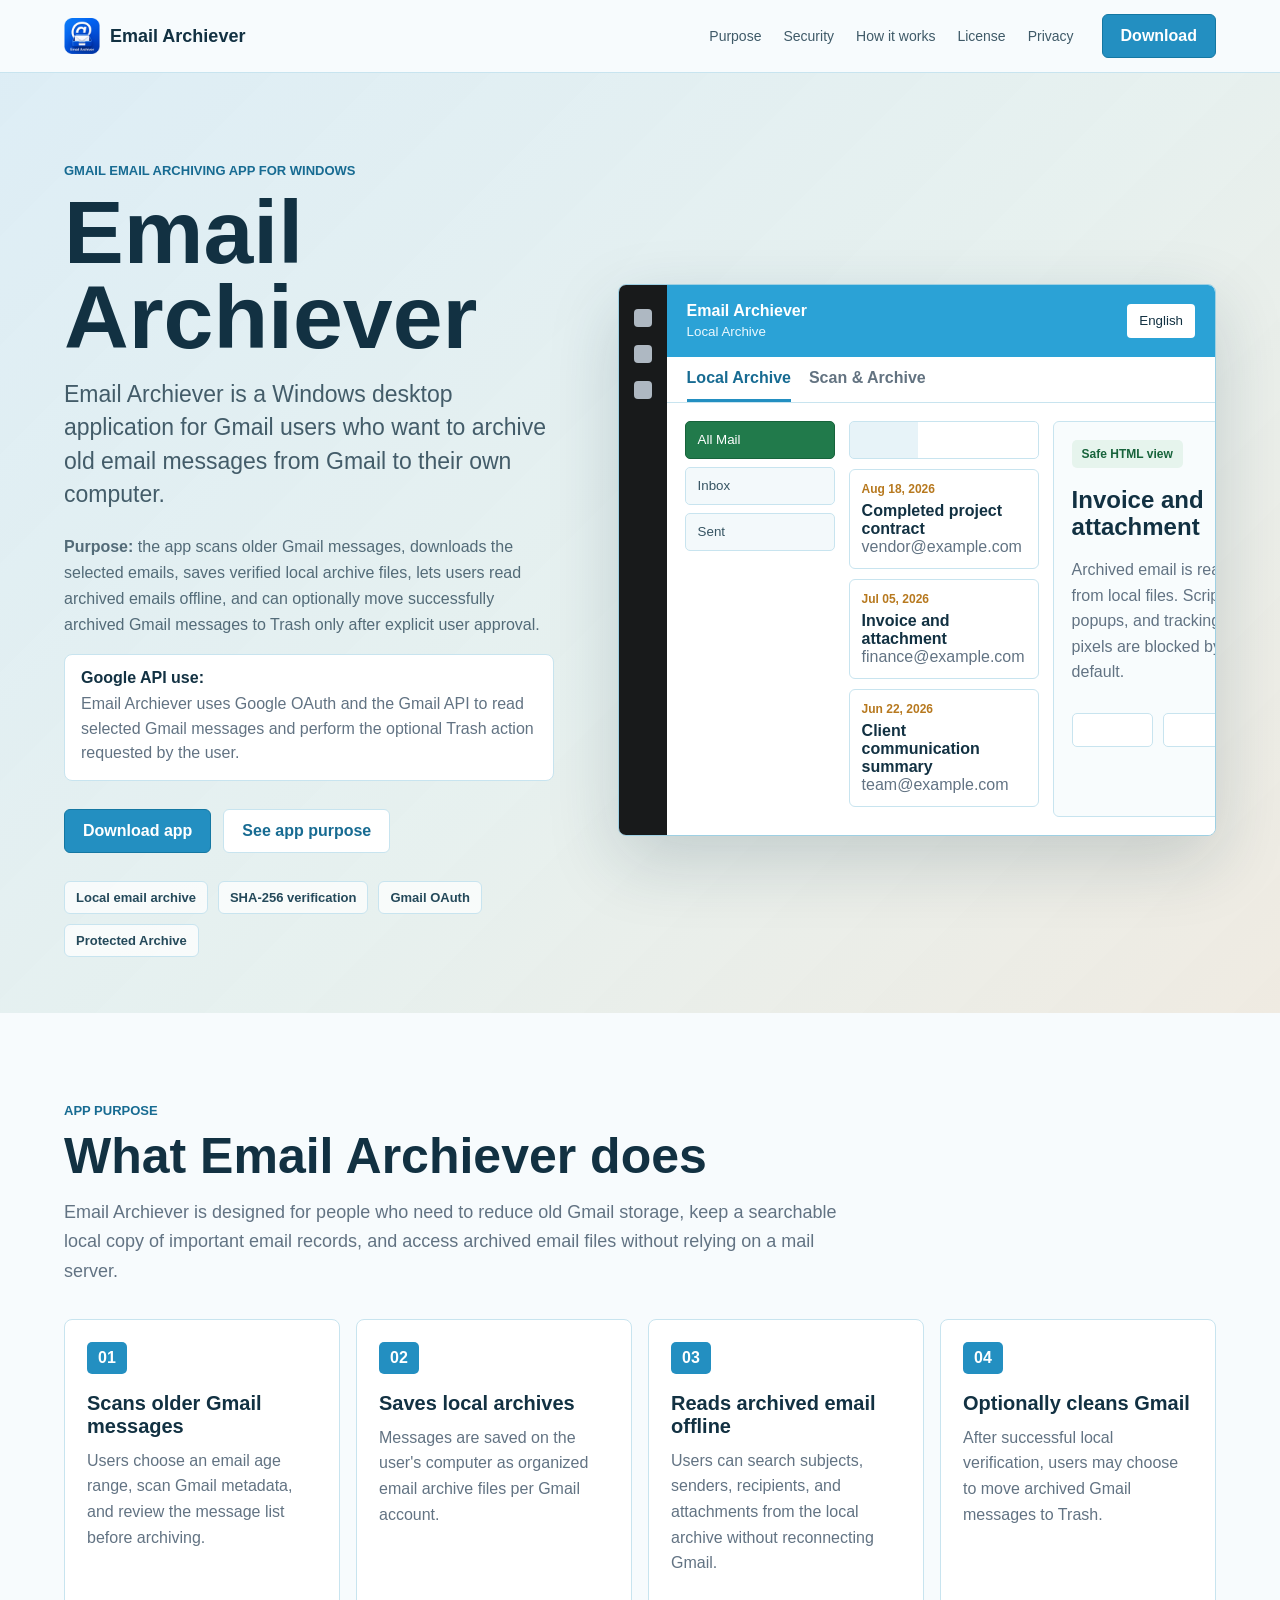
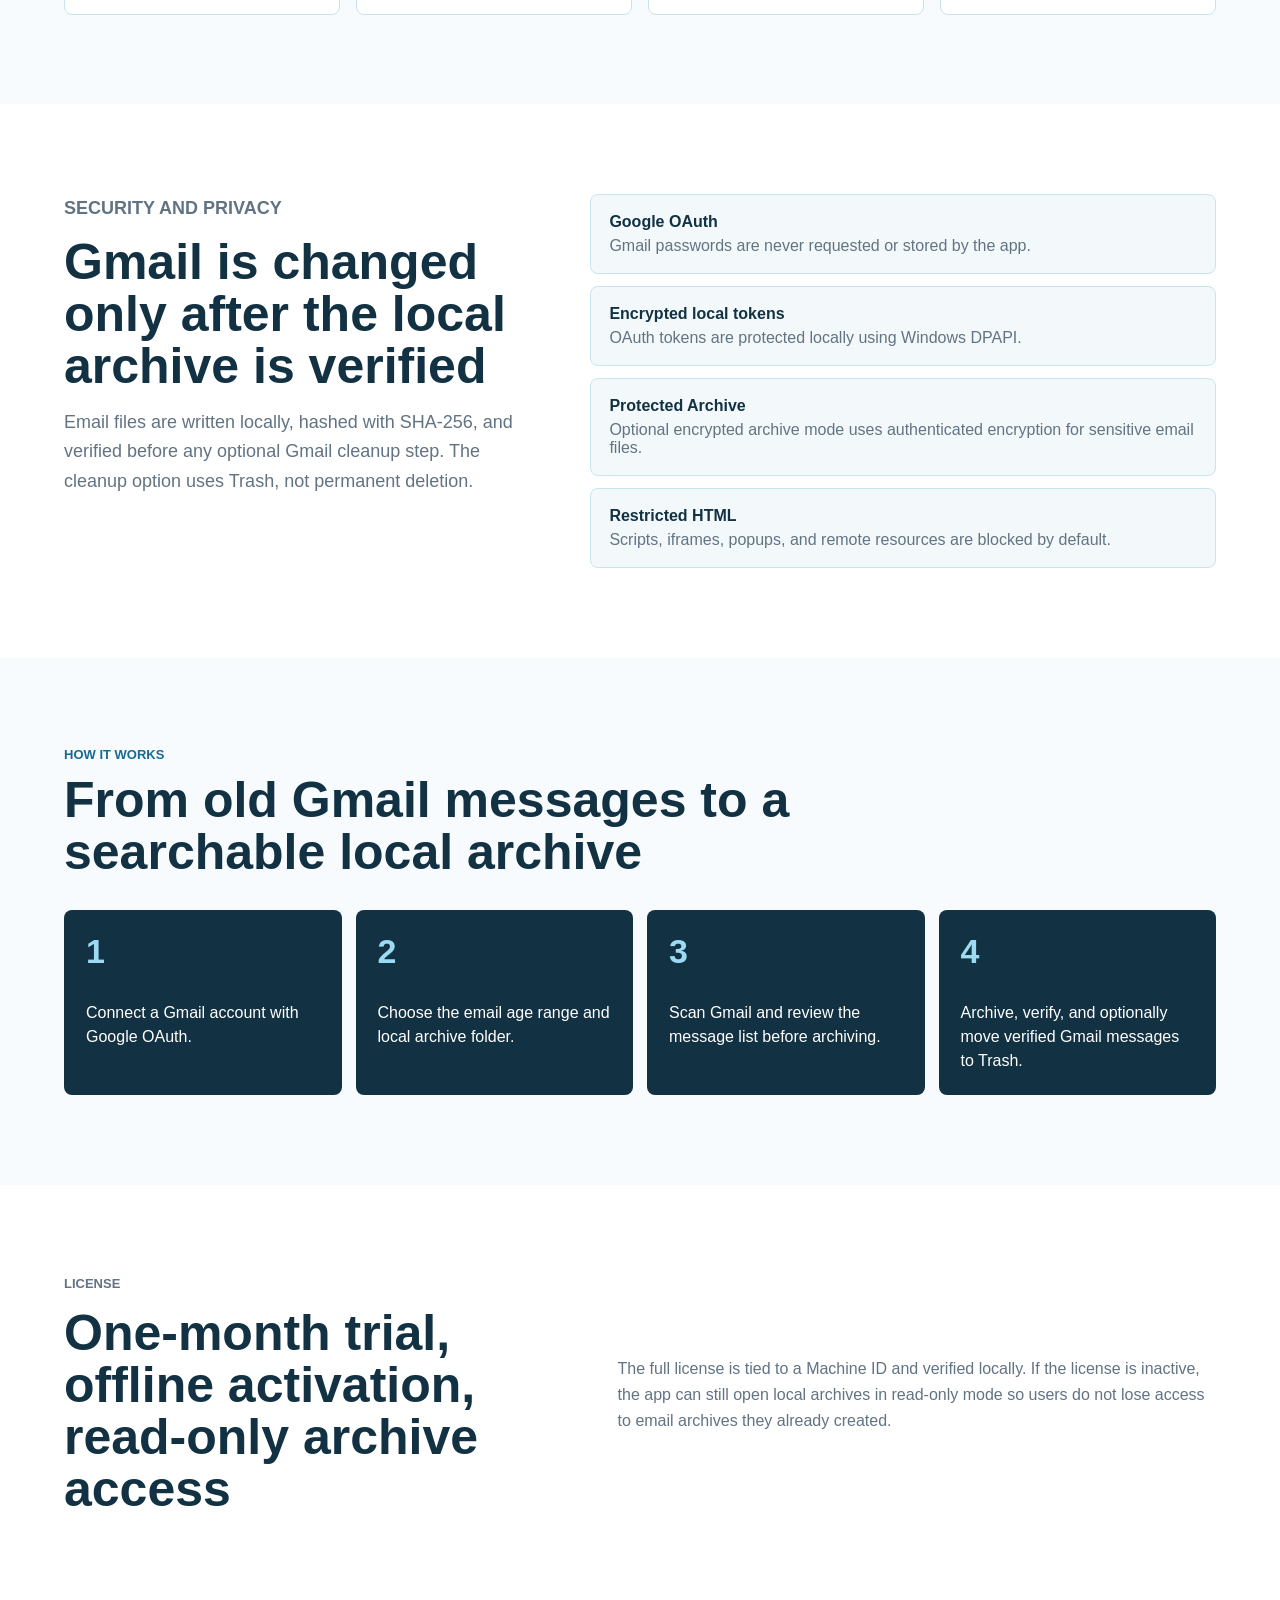
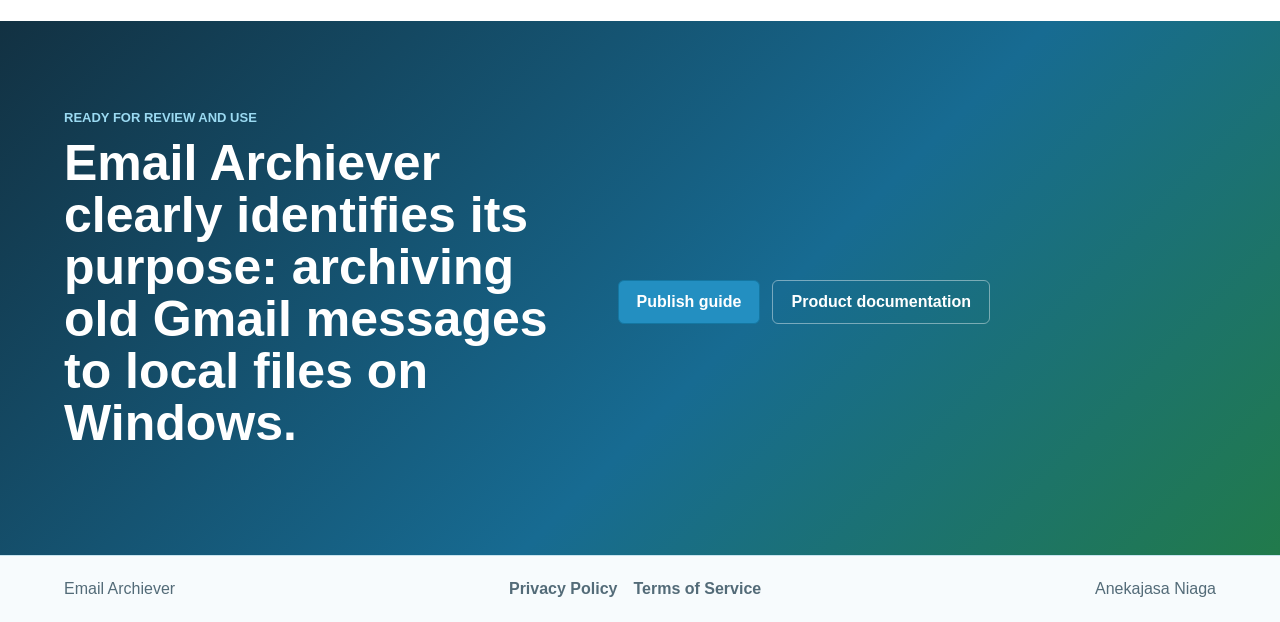
==== commit febec976: "ganti logo" ====
--- a/public/index.html
+++ b/public/index.html
@@ -12,7 +12,7 @@
 <body>
   <header class="site-header">
     <a class="brand" href="#top" aria-label="Email Archiever">
-      <span class="brand-mark" aria-hidden="true">EA</span>
+      <img src="logo.png" alt="Email Archiever" class="brand-logo">
       <span>Email Archiever</span>
     </a>
     <nav class="nav-links" aria-label="Main navigation">
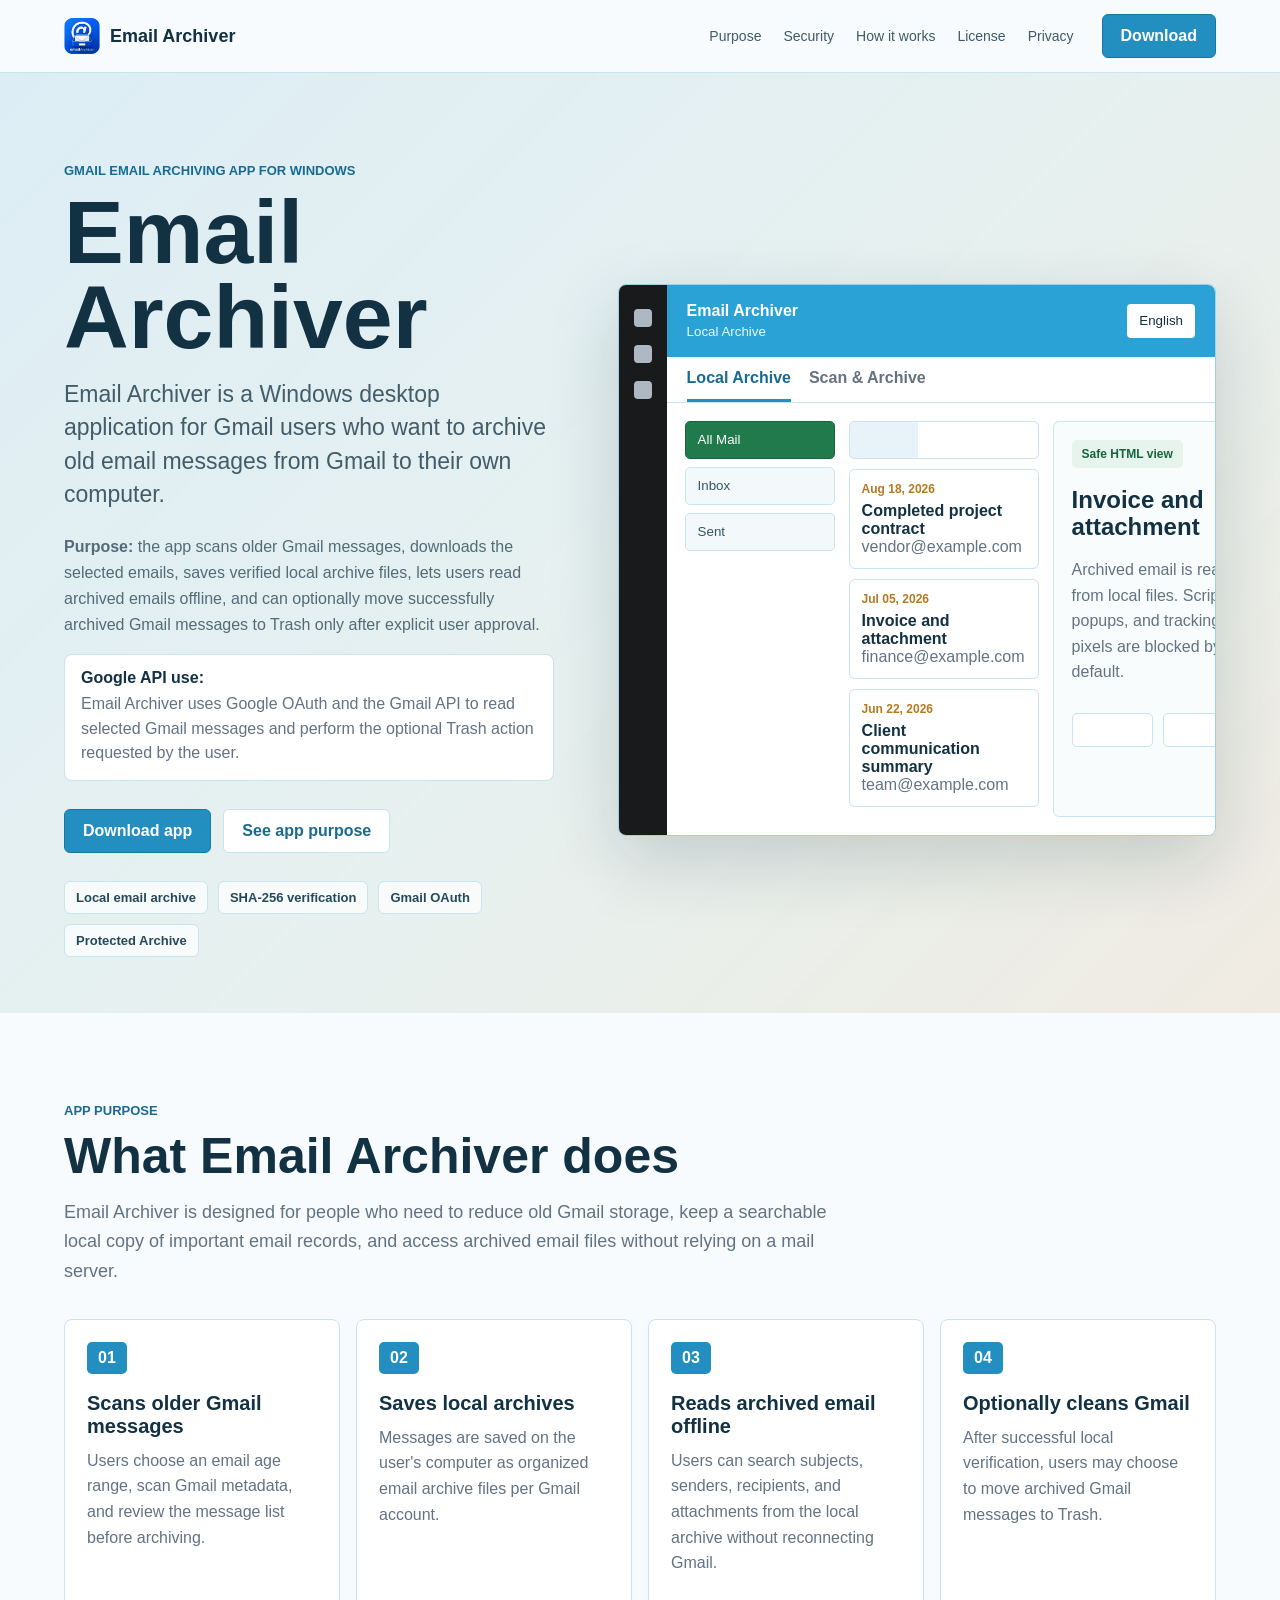
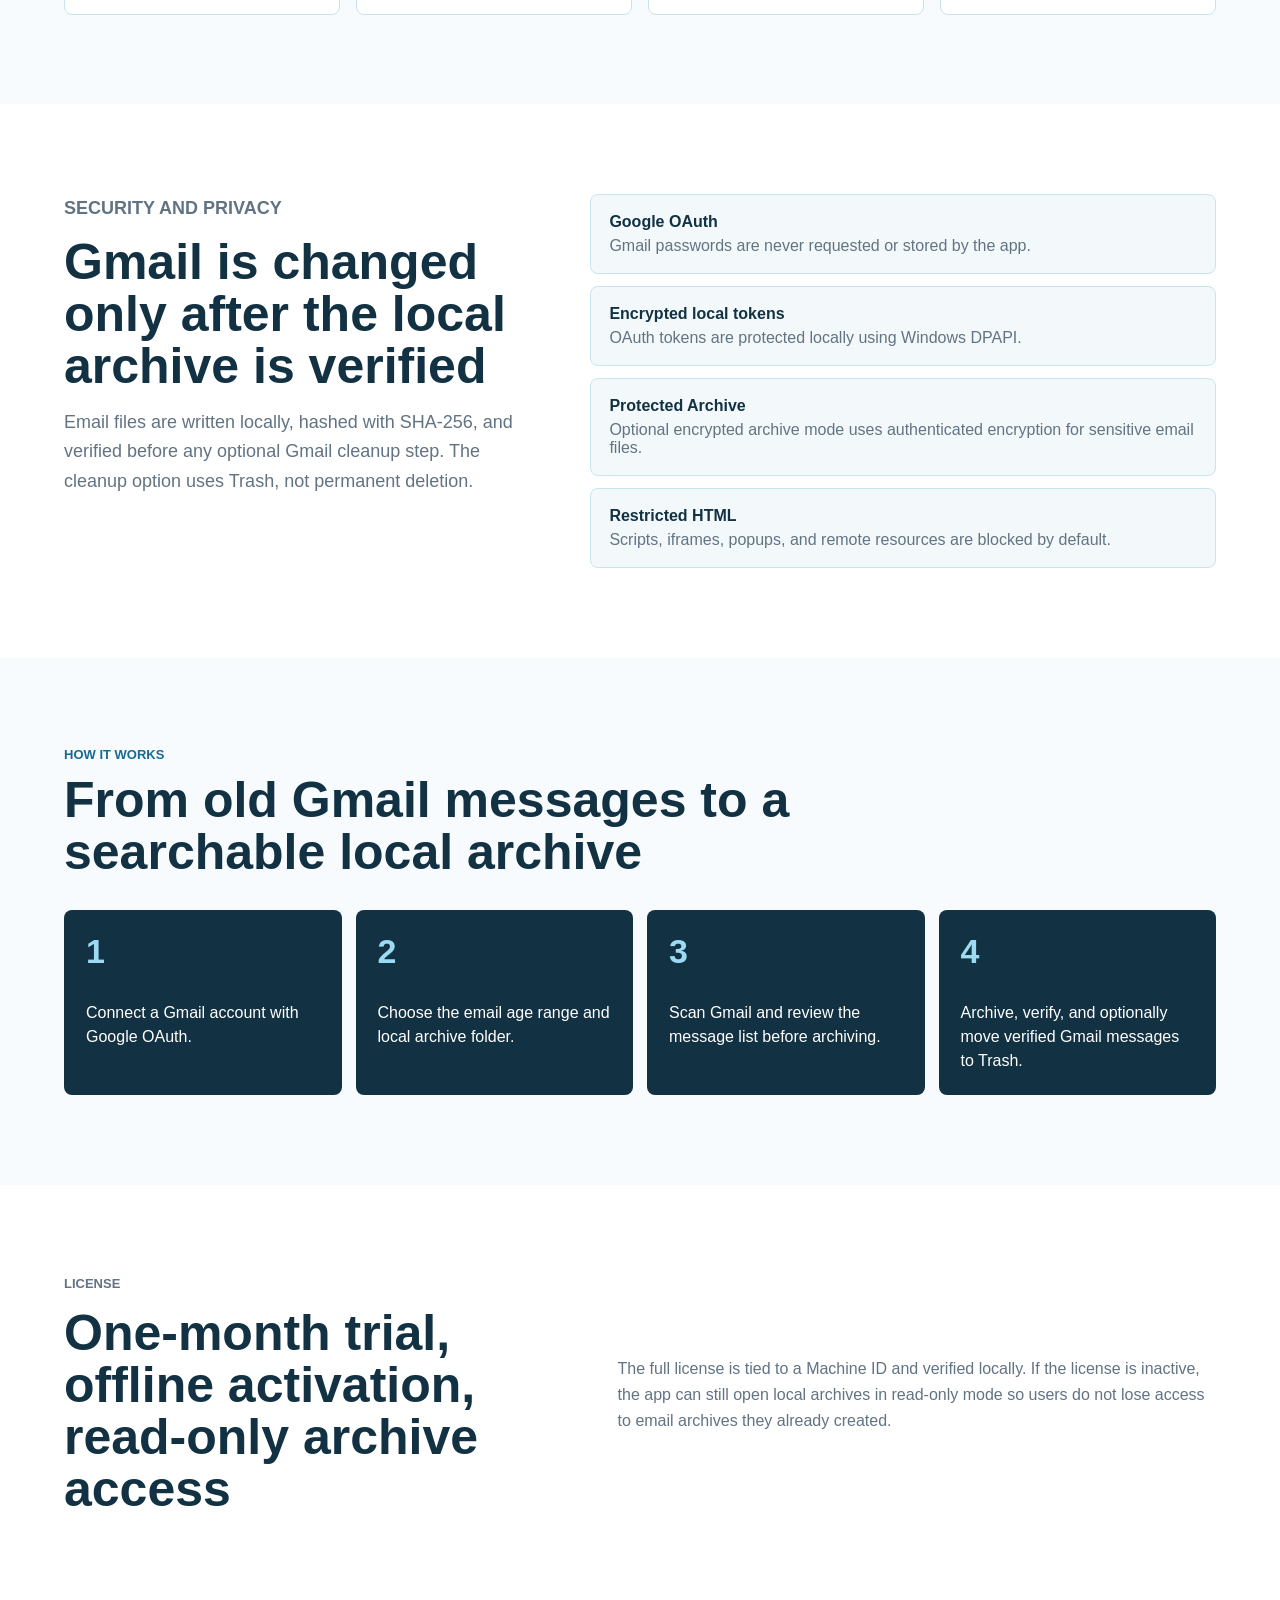
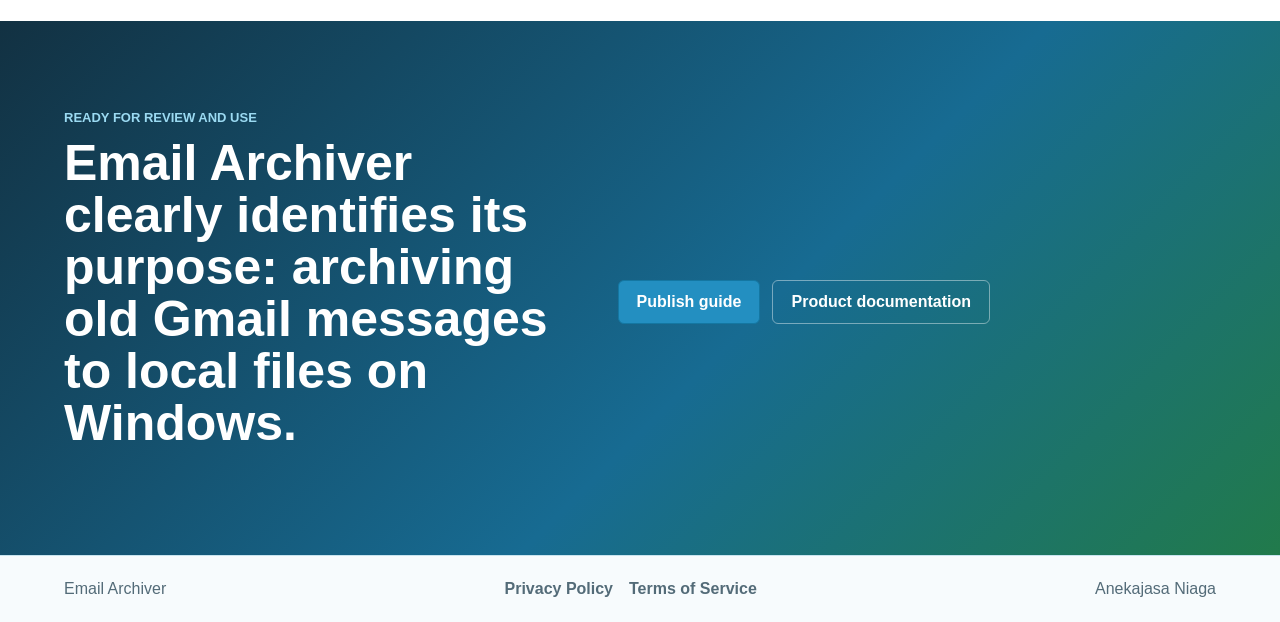
==== commit ac8d0dfc: "perbaiki nama" ====
--- a/public/index.html
+++ b/public/index.html
@@ -4,16 +4,16 @@
 <head>
   <meta charset="utf-8">
   <meta name="viewport" content="width=device-width, initial-scale=1">
-  <title>Email Archiever - Gmail Email Archiving App for Windows</title>
-  <meta name="description" content="Email Archiever is a Windows desktop app that helps users scan old Gmail messages, save verified local email archives, and read archived emails offline.">
+  <title>Email Archiver - Gmail Email Archiving App for Windows</title>
+  <meta name="description" content="Email Archiver is a Windows desktop app that helps users scan old Gmail messages, save verified local email archives, and read archived emails offline.">
   <link rel="stylesheet" href="styles.css">
 </head>
 
 <body>
   <header class="site-header">
-    <a class="brand" href="#top" aria-label="Email Archiever">
-      <img src="logo.png" alt="Email Archiever" class="brand-logo">
-      <span>Email Archiever</span>
+    <a class="brand" href="#top" aria-label="Email Archiver">
+      <img src="logo.png" alt="Email Archiver" class="brand-logo">
+      <span>Email Archiver</span>
     </a>
     <nav class="nav-links" aria-label="Main navigation">
       <a href="#fitur">Purpose</a>
@@ -29,12 +29,12 @@
     <section class="hero-section">
       <div class="hero-copy">
         <p class="eyebrow">Gmail email archiving app for Windows</p>
-        <h1>Email Archiever</h1>
-        <p class="hero-lead">Email Archiever is a Windows desktop application for Gmail users who want to archive old email messages from Gmail to their own computer.</p>
+        <h1>Email Archiver</h1>
+        <p class="hero-lead">Email Archiver is a Windows desktop application for Gmail users who want to archive old email messages from Gmail to their own computer.</p>
         <p class="hero-purpose"><strong>Purpose:</strong> the app scans older Gmail messages, downloads the selected emails, saves verified local archive files, lets users read archived emails offline, and can optionally move successfully archived Gmail messages to Trash only after explicit user approval.</p>
         <div class="review-note">
           <strong>Google API use:</strong>
-          <span>Email Archiever uses Google OAuth and the Gmail API to read selected Gmail messages and perform the optional Trash action requested by the user.</span>
+          <span>Email Archiver uses Google OAuth and the Gmail API to read selected Gmail messages and perform the optional Trash action requested by the user.</span>
         </div>
         <div class="hero-actions">
           <a class="primary-button" href="#download">Download app</a>
@@ -48,7 +48,7 @@
         </div>
       </div>
 
-      <div class="app-preview" aria-label="Email Archiever app preview">
+      <div class="app-preview" aria-label="Email Archiver app preview">
         <div class="preview-sidebar">
           <span></span>
           <span></span>
@@ -57,7 +57,7 @@
         <div class="preview-window">
           <div class="preview-topbar">
             <div>
-            <strong>Email Archiever</strong>
+            <strong>Email Archiver</strong>
               <small>Local Archive</small>
             </div>
             <button type="button">English</button>
@@ -107,8 +107,8 @@
     <section id="fitur" class="section feature-section">
       <div class="section-heading">
         <p class="eyebrow">App purpose</p>
-        <h2>What Email Archiever does</h2>
-        <p class="section-intro">Email Archiever is designed for people who need to reduce old Gmail storage, keep a searchable local copy of important email records, and access archived email files without relying on a mail server.</p>
+        <h2>What Email Archiver does</h2>
+        <p class="section-intro">Email Archiver is designed for people who need to reduce old Gmail storage, keep a searchable local copy of important email records, and access archived email files without relying on a mail server.</p>
       </div>
       <div class="feature-grid">
         <article>
@@ -182,7 +182,7 @@
     <section id="download" class="download-section">
       <div>
         <p class="eyebrow">Ready for review and use</p>
-        <h2>Email Archiever clearly identifies its purpose: archiving old Gmail messages to local files on Windows.</h2>
+        <h2>Email Archiver clearly identifies its purpose: archiving old Gmail messages to local files on Windows.</h2>
       </div>
       <div class="download-actions">
         <a class="primary-button" href="../docs/CARA_PUBLISH.md">Publish guide</a>
@@ -192,7 +192,7 @@
   </main>
 
   <footer class="site-footer">
-    <span>Email Archiever</span>
+    <span>Email Archiver</span>
     <nav aria-label="Legal documents">
       <a href="privacy-policy.html">Privacy Policy</a>
       <a href="terms-of-service.html">Terms of Service</a>
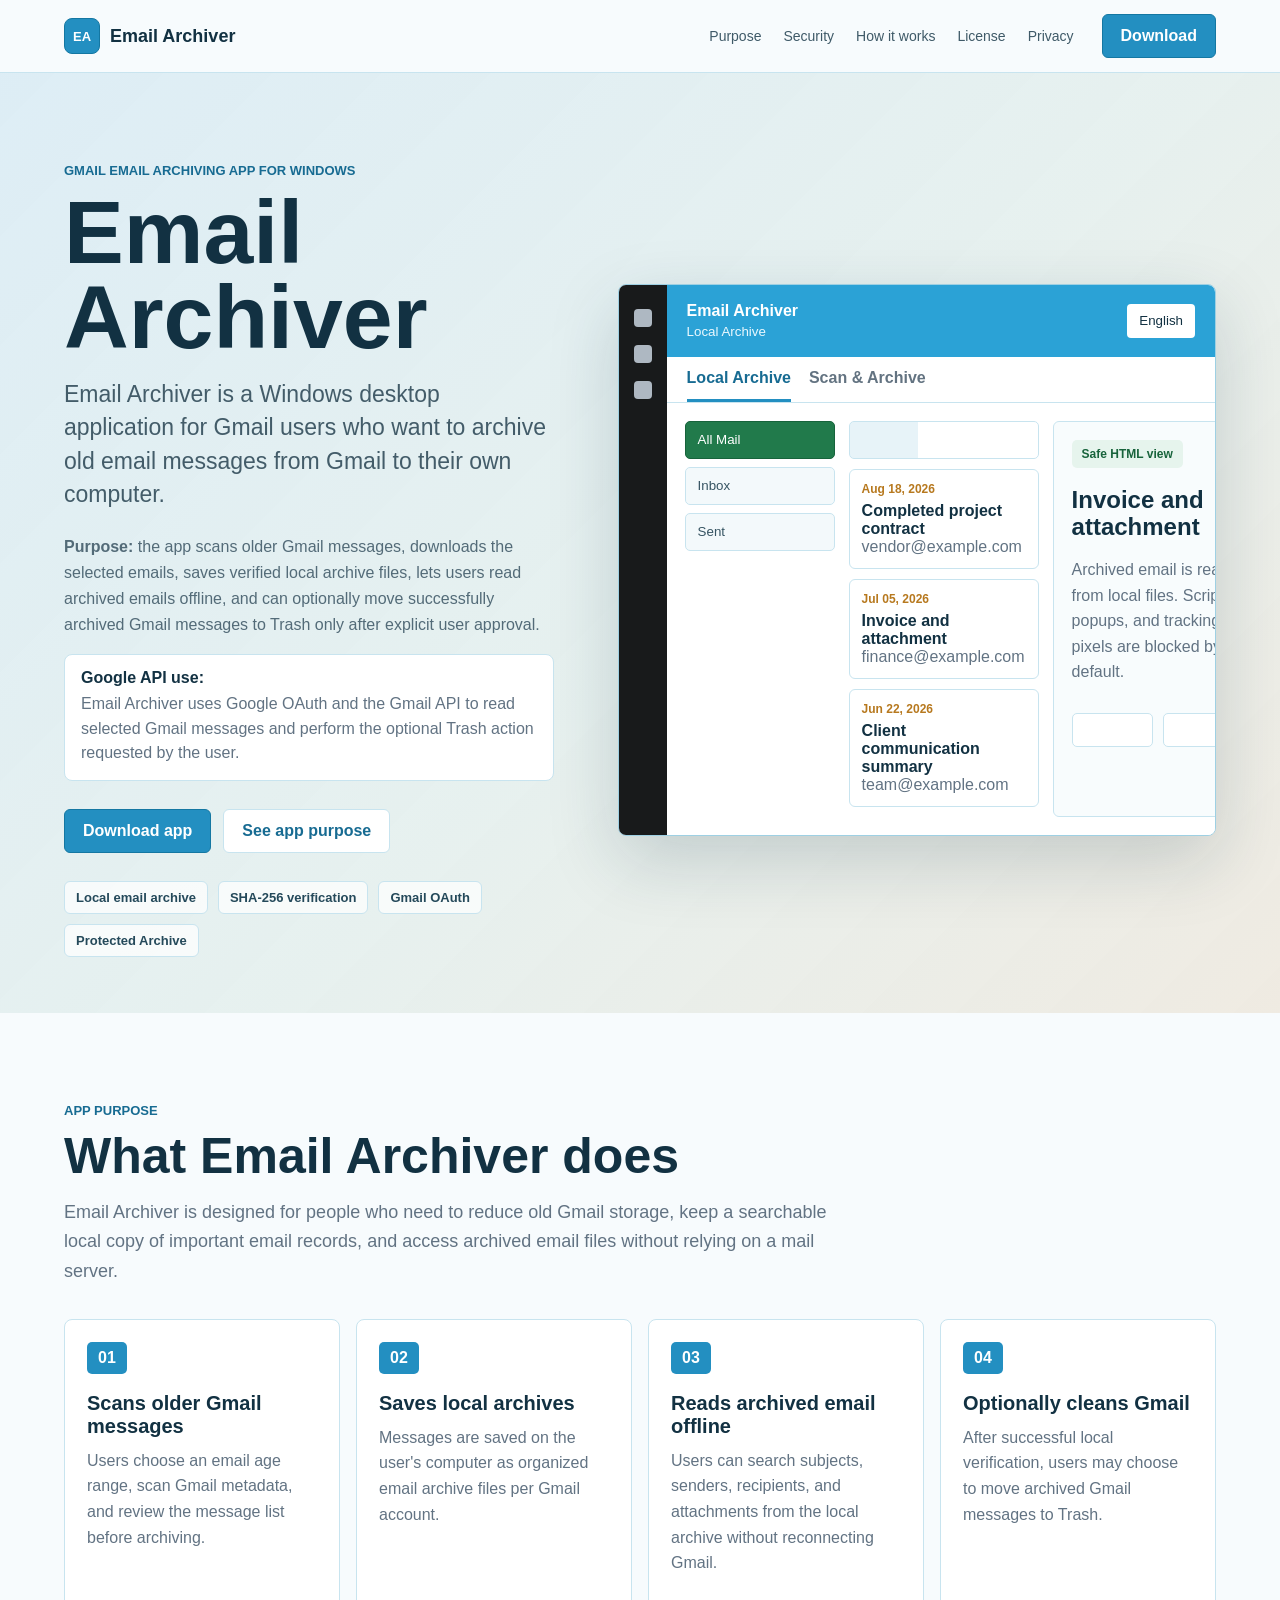
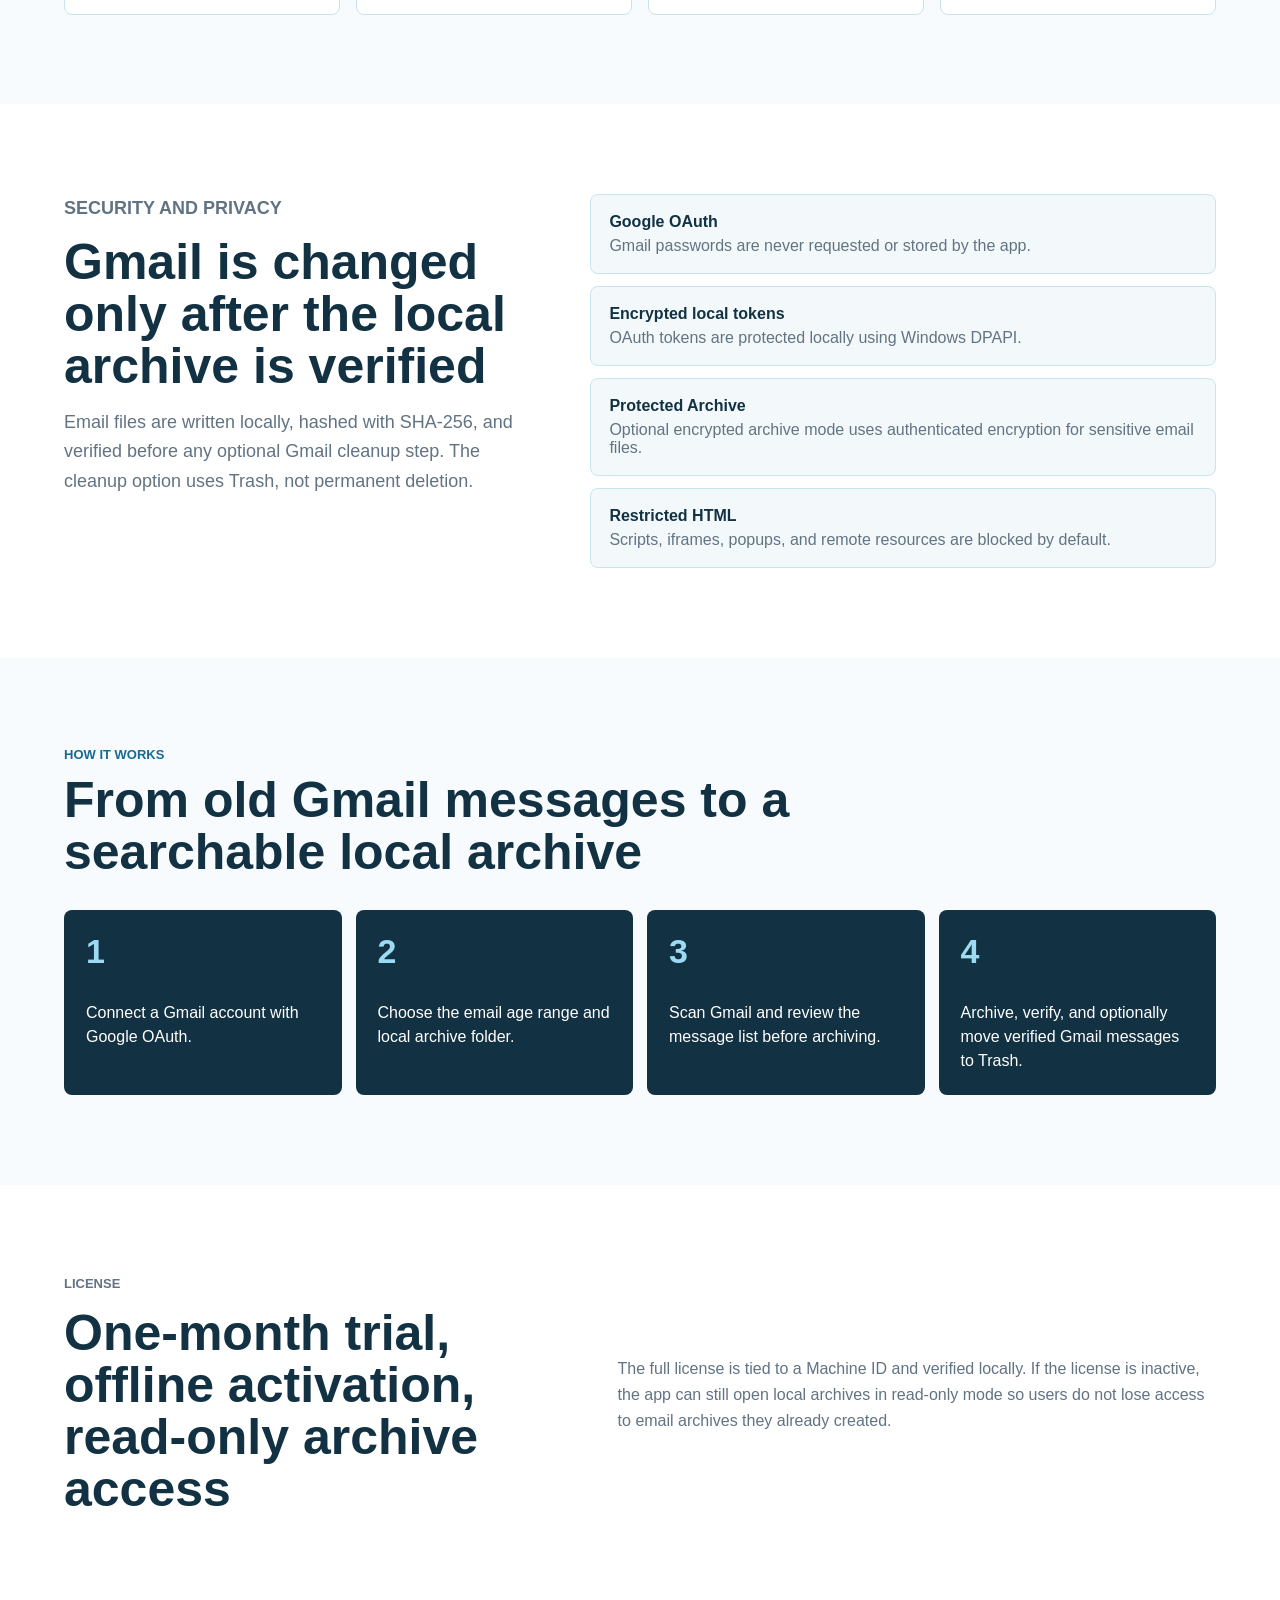
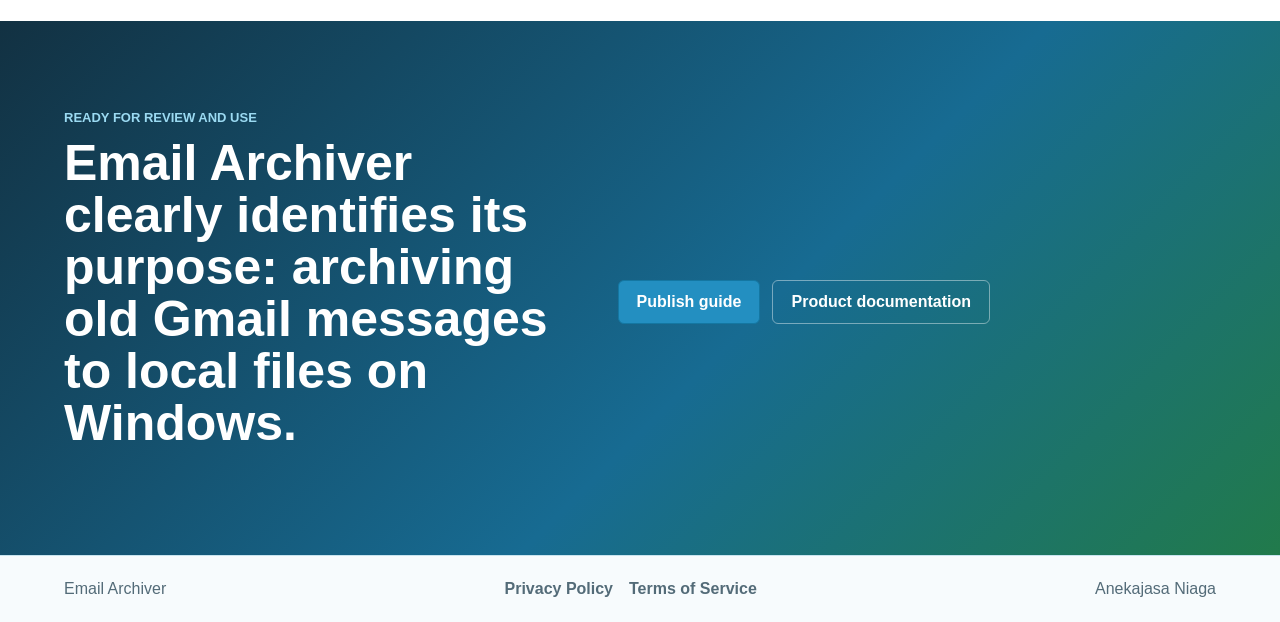
==== commit 6164c139: "masih perbaiki issue" ====
--- a/public/index.html
+++ b/public/index.html
@@ -12,7 +12,7 @@
 <body>
   <header class="site-header">
     <a class="brand" href="#top" aria-label="Email Archiver">
-      <img src="logo.png" alt="Email Archiver" class="brand-logo">
+      <span class="brand-mark" aria-hidden="true">EA</span>
       <span>Email Archiver</span>
     </a>
     <nav class="nav-links" aria-label="Main navigation">
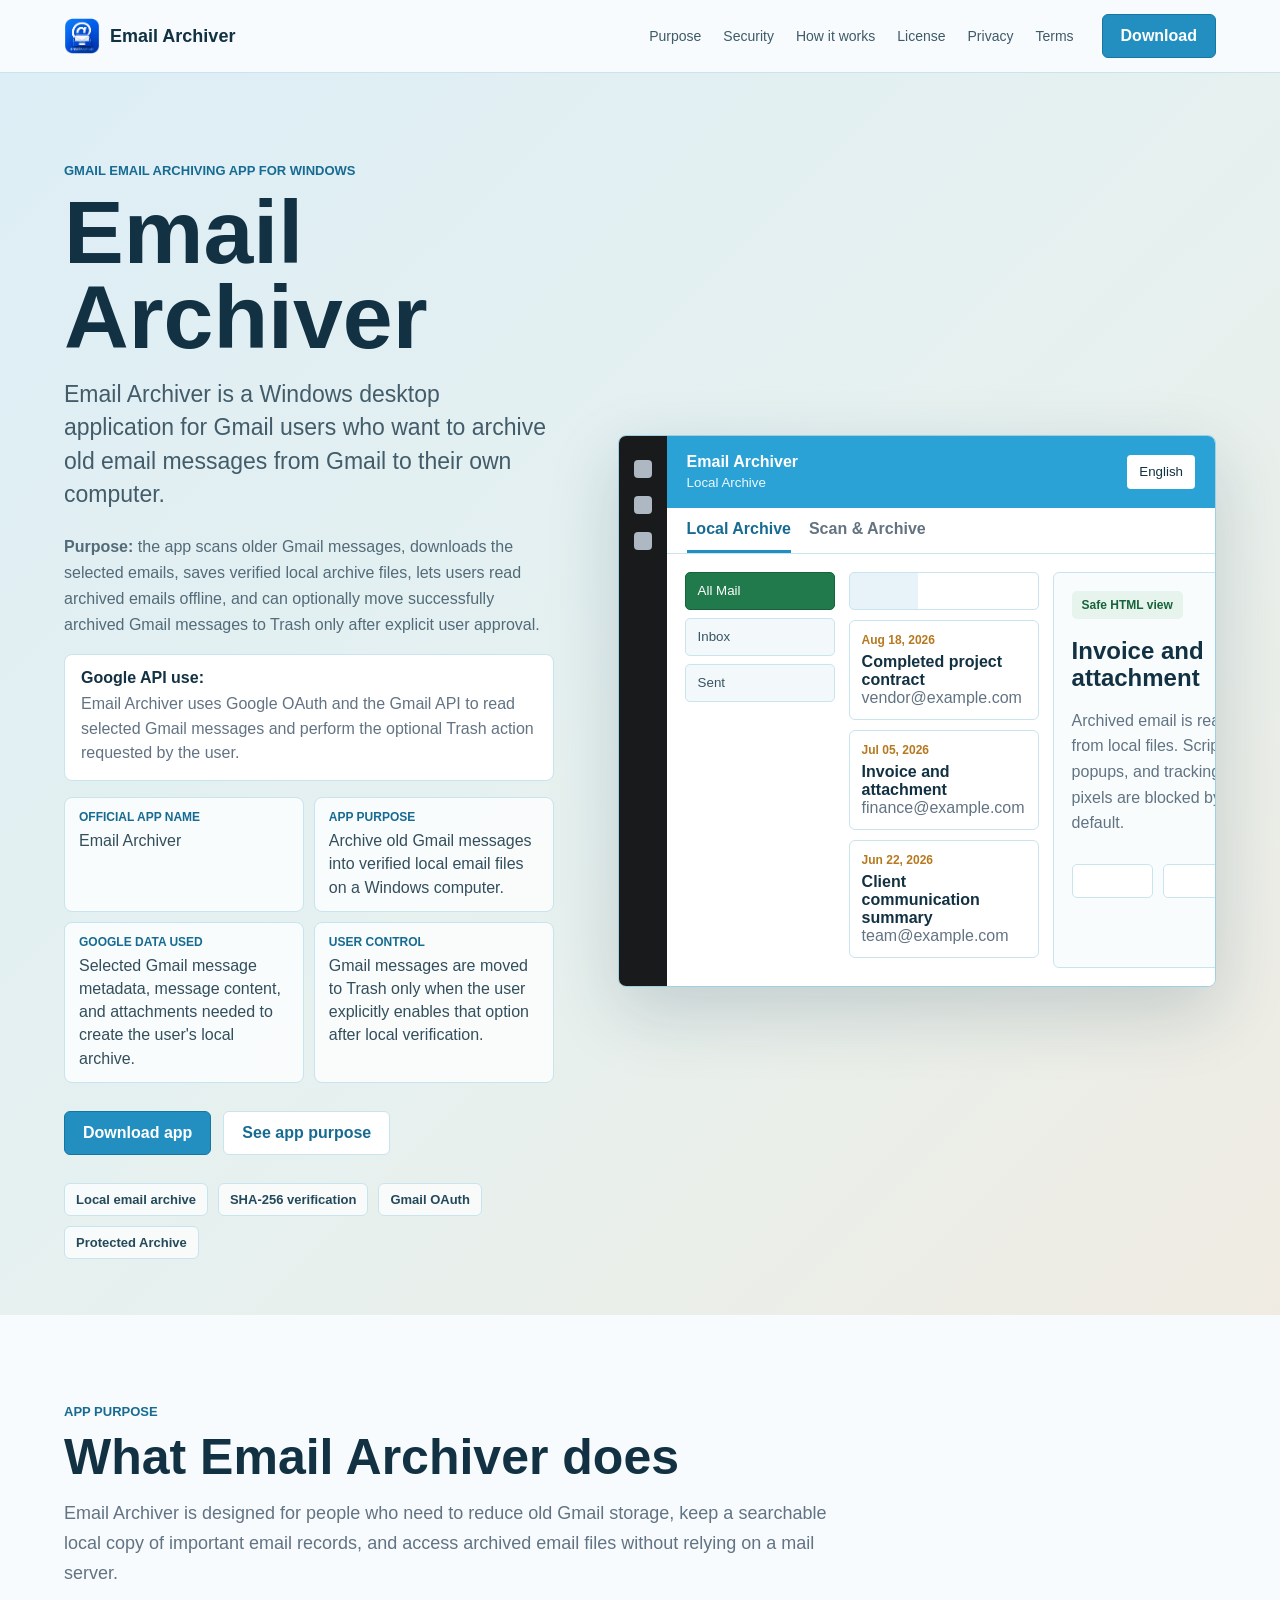
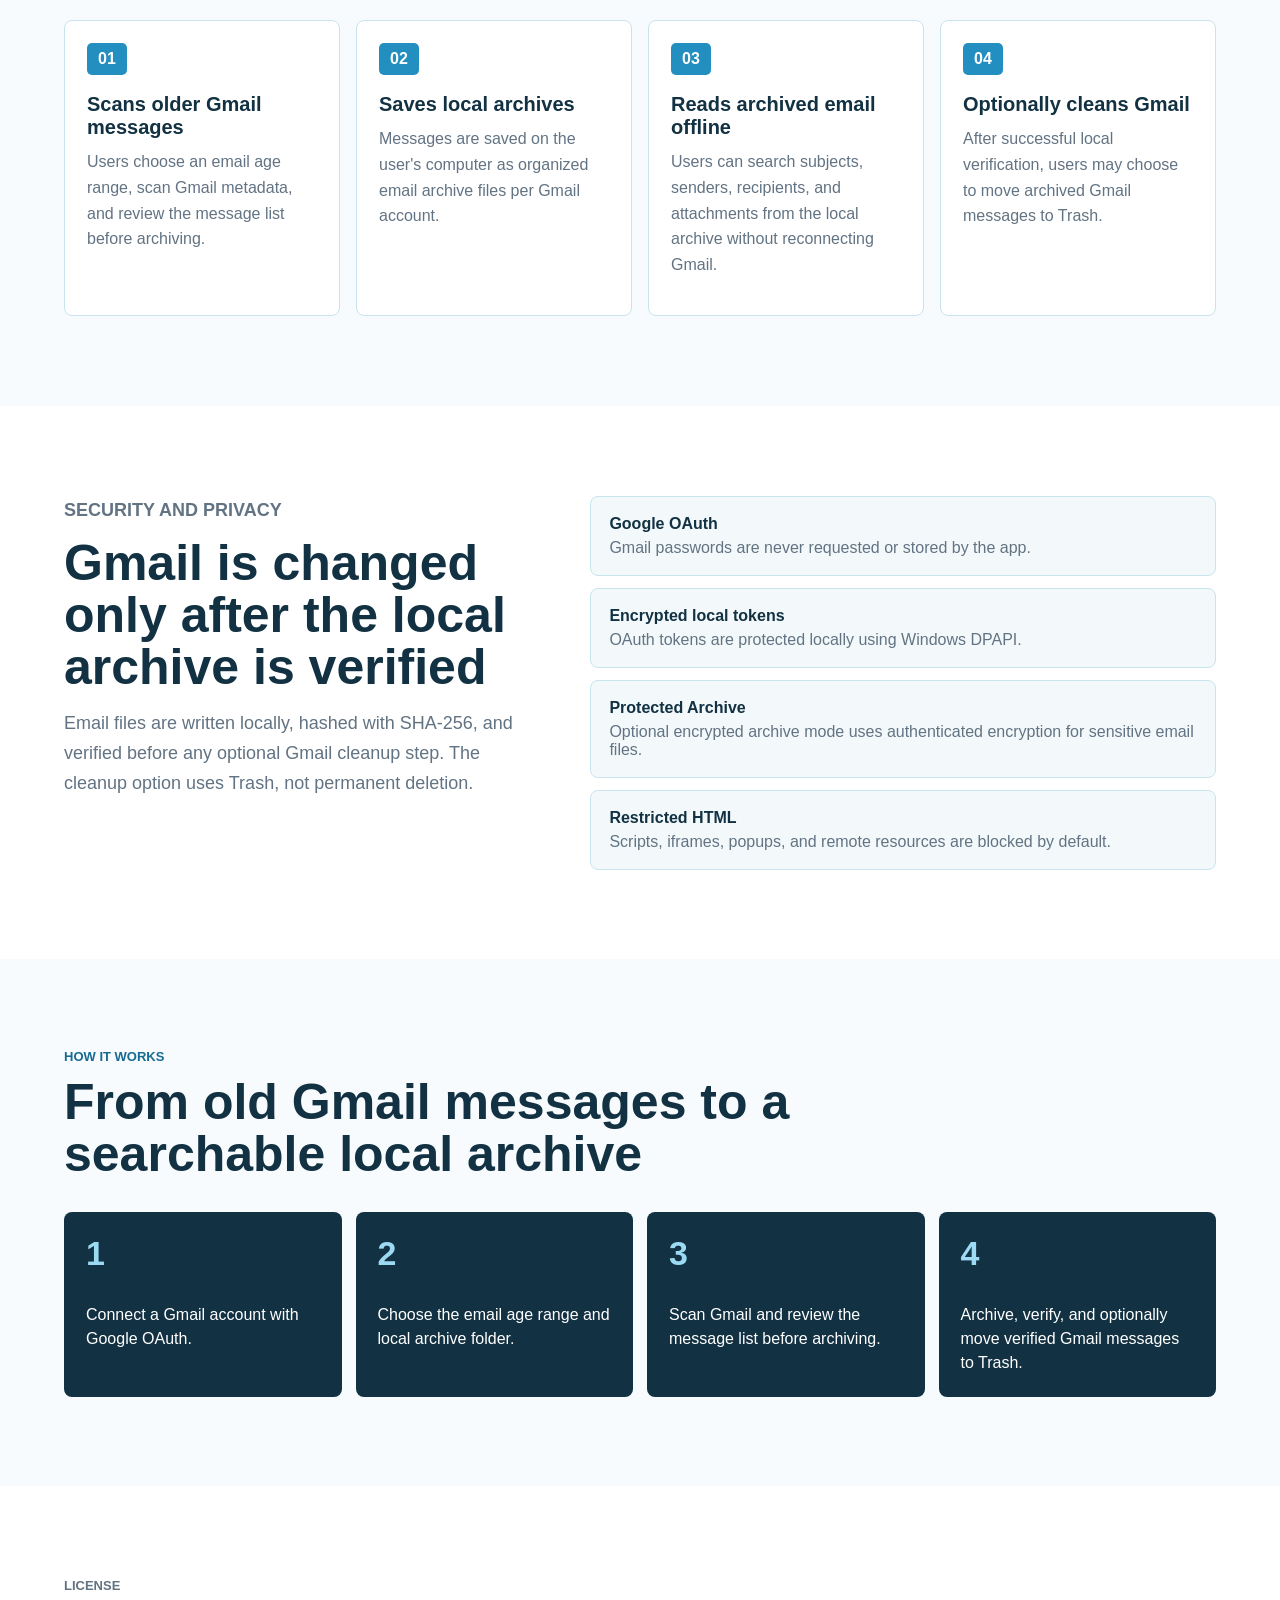
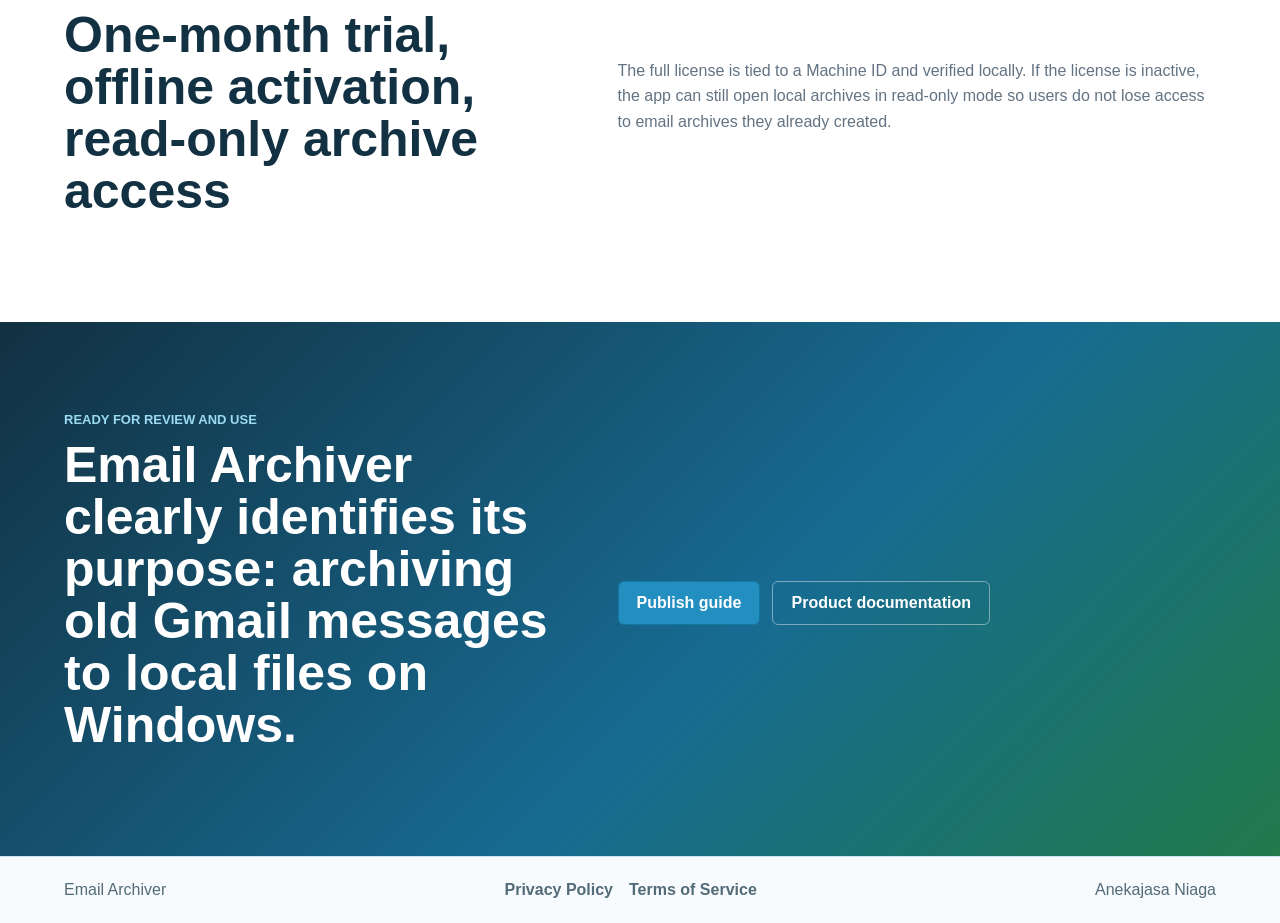
==== commit 0b48c644: "masih sama" ====
--- a/public/index.html
+++ b/public/index.html
@@ -12,7 +12,7 @@
 <body>
   <header class="site-header">
     <a class="brand" href="#top" aria-label="Email Archiver">
-      <span class="brand-mark" aria-hidden="true">EA</span>
+      <img src="logo.png" alt="Email Archiver" class="brand-logo">
       <span>Email Archiver</span>
     </a>
     <nav class="nav-links" aria-label="Main navigation">
@@ -21,6 +21,7 @@
       <a href="#alur">How it works</a>
       <a href="#lisensi">License</a>
       <a href="privacy-policy.html">Privacy</a>
+      <a href="terms-of-service.html">Terms</a>
     </nav>
     <a class="header-action" href="#download">Download</a>
   </header>
@@ -36,6 +37,24 @@
           <strong>Google API use:</strong>
           <span>Email Archiver uses Google OAuth and the Gmail API to read selected Gmail messages and perform the optional Trash action requested by the user.</span>
         </div>
+        <dl class="identity-list" aria-label="Official app identity and purpose">
+          <div>
+            <dt>Official app name</dt>
+            <dd>Email Archiver</dd>
+          </div>
+          <div>
+            <dt>App purpose</dt>
+            <dd>Archive old Gmail messages into verified local email files on a Windows computer.</dd>
+          </div>
+          <div>
+            <dt>Google data used</dt>
+            <dd>Selected Gmail message metadata, message content, and attachments needed to create the user's local archive.</dd>
+          </div>
+          <div>
+            <dt>User control</dt>
+            <dd>Gmail messages are moved to Trash only when the user explicitly enables that option after local verification.</dd>
+          </div>
+        </dl>
         <div class="hero-actions">
           <a class="primary-button" href="#download">Download app</a>
           <a class="secondary-button" href="#fitur">See app purpose</a>
--- a/public/styles.css
+++ b/public/styles.css
@@ -187,6 +187,35 @@
   line-height: 1.55;
 }
 
+.identity-list {
+  display: grid;
+  grid-template-columns: repeat(2, minmax(0, 1fr));
+  gap: 10px;
+  max-width: 680px;
+  margin: 16px 0 0;
+}
+
+.identity-list div {
+  padding: 12px 14px;
+  background: rgba(255, 255, 255, 0.78);
+  border: 1px solid var(--line);
+  border-radius: 8px;
+}
+
+.identity-list dt {
+  margin-bottom: 5px;
+  color: var(--blue-dark);
+  font-size: 12px;
+  font-weight: 800;
+  text-transform: uppercase;
+}
+
+.identity-list dd {
+  margin: 0;
+  color: #334e5c;
+  line-height: 1.45;
+}
+
 .hero-actions,
 .download-actions {
   display: flex;
@@ -653,6 +682,10 @@
   .workflow {
     grid-template-columns: repeat(2, minmax(0, 1fr));
   }
+
+  .identity-list {
+    grid-template-columns: 1fr;
+  }
 }
 
 @media (max-width: 640px) {
